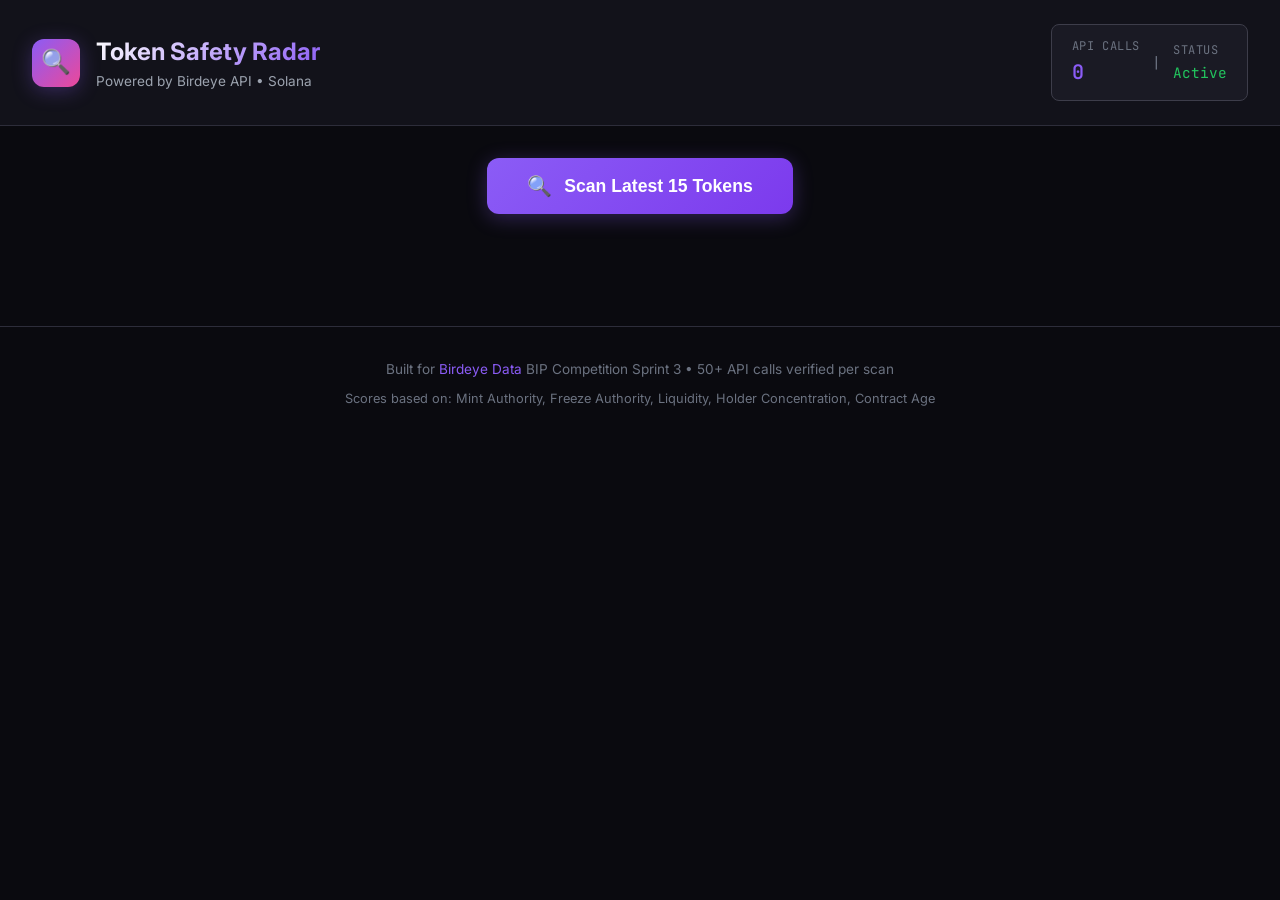
==== templates/index.html @ c37c1357 "Birdeye Token Safety Radar - BIP Sprint 3" ====
<!DOCTYPE html>
<html lang="en">
<head>
    <meta charset="UTF-8">
    <meta name="viewport" content="width=device-width, initial-scale=1.0">
    <meta name="description" content="Scan newly listed Solana tokens for rug pull risk using Birdeye API">
    <meta name="theme-color" content="#0a0a0f">
    <title>Birdeye Token Safety Radar</title>

    <!-- Fonts -->
    <link rel="preconnect" href="https://fonts.googleapis.com">
    <link rel="preconnect" href="https://fonts.gstatic.com" crossorigin>
    <link href="https://fonts.googleapis.com/css2?family=Inter:wght@400;500;600;700&family=JetBrains+Mono:wght@400;500;600&display=swap" rel="stylesheet">

    <!-- Styles -->
    <link rel="stylesheet" href="/static/style.css">

    <!-- Favicon -->
    <link rel="icon" href="data:image/svg+xml,<svg xmlns='http://www.w3.org/2000/svg' viewBox='0 0 100 100'><rect fill='%238b5cf6' rx='20' width='100' height='100'/><text y='.9em' x='50%' text-anchor='middle' font-size='70'>🔍</text></svg>">
</head>
<body>
    <!-- Header -->
    <header class="header">
        <div class="header-content">
            <div class="logo-section">
                <div class="logo-icon">🔍</div>
                <div class="logo-text">
                    <h1>Token Safety Radar</h1>
                    <p>Powered by Birdeye API • Solana</p>
                </div>
            </div>

            <div class="api-counter">
                <div>
                    <div class="api-counter-label">API Calls</div>
                    <div class="api-counter-value" id="apiCounterValue">0</div>
                </div>
                <span style="color: var(--text-muted);">|</span>
                <div>
                    <div class="api-counter-label">Status</div>
                    <div style="color: var(--safe); font-size: 0.9rem;">Active</div>
                </div>
            </div>
        </div>
    </header>

    <!-- Main Content -->
    <main class="main">
        <!-- Action Bar -->
        <div class="action-bar">
            <button id="scanBtn" class="scan-btn">
                <span class="icon">🔍</span>
                Scan Latest 15 Tokens
            </button>
        </div>

        <!-- Error Message -->
        <div class="error-message">
            Unable to scan tokens. Please check your API key and try again.
        </div>

        <!-- Loading State -->
        <div class="loading-container">
            <div class="spinner"></div>
            <p class="loading-text">Scanning via Birdeye API...</p>
            <p style="color: var(--text-muted); font-size: 0.85rem;">Fetching latest Solana tokens and analyzing risk factors</p>
        </div>

        <!-- Results -->
        <div class="results-container">
            <div class="results-header">
                <h2 class="results-title">Scan Results</h2>
                <span class="results-count" id="resultsCount">0 tokens scanned</span>
            </div>
            <div class="tokens-grid" id="tokensGrid">
                <!-- Token cards will be injected here -->
            </div>
        </div>
    </main>

    <!-- Footer -->
    <footer class="footer">
        <p>
            Built for <a href="https://birdeye.so" target="_blank" rel="noopener">Birdeye Data</a> BIP Competition Sprint 3
            • 50+ API calls verified per scan
        </p>
        <p style="margin-top: 0.5rem; font-size: 0.8rem;">
            Scores based on: Mint Authority, Freeze Authority, Liquidity, Holder Concentration, Contract Age
        </p>
    </footer>

    <!-- Scripts -->
    <script src="/static/app.js"></script>
</body>
</html>
---- static/style.css ----
/*!
 * Birdeye Token Safety Radar - Styles
 * Modern dark crypto dashboard theme
 */

:root {
    --bg-primary: #0a0a0f;
    --bg-secondary: #12121a;
    --bg-card: #1a1a24;
    --bg-card-hover: #22222e;
    --text-primary: #ffffff;
    --text-secondary: #9ca3af;
    --text-muted: #6b7280;
    --accent: #8b5cf6;
    --accent-glow: rgba(139, 92, 246, 0.3);
    --safe: #22c55e;
    --safe-glow: rgba(34, 197, 94, 0.2);
    --caution: #eab308;
    --caution-glow: rgba(234, 179, 8, 0.2);
    --risky: #ef4444;
    --risky-glow: rgba(239, 68, 68, 0.2);
    --unknown: #6b7280;
    --border: #2d2d3a;
    --border-accent: #3d3d4a;
    --font-mono: 'JetBrains Mono', 'Fira Code', 'Consolas', monospace;
    --font-sans: 'Inter', -apple-system, BlinkMacSystemFont, 'Segoe UI', sans-serif;
}

* {
    margin: 0;
    padding: 0;
    box-sizing: border-box;
}

body {
    font-family: var(--font-sans);
    background: var(--bg-primary);
    color: var(--text-primary);
    min-height: 100vh;
    line-height: 1.6;
}

/* Header */
.header {
    background: var(--bg-secondary);
    border-bottom: 1px solid var(--border);
    padding: 1.5rem 2rem;
    position: sticky;
    top: 0;
    z-index: 100;
    backdrop-filter: blur(10px);
}

.header-content {
    max-width: 1400px;
    margin: 0 auto;
    display: flex;
    align-items: center;
    justify-content: space-between;
    flex-wrap: wrap;
    gap: 1rem;
}

.logo-section {
    display: flex;
    align-items: center;
    gap: 1rem;
}

.logo-icon {
    width: 48px;
    height: 48px;
    background: linear-gradient(135deg, var(--accent), #ec4899);
    border-radius: 12px;
    display: flex;
    align-items: center;
    justify-content: center;
    font-size: 1.5rem;
    box-shadow: 0 4px 20px var(--accent-glow);
}

.logo-text h1 {
    font-size: 1.5rem;
    font-weight: 700;
    background: linear-gradient(135deg, var(--text-primary), var(--accent));
    -webkit-background-clip: text;
    -webkit-text-fill-color: transparent;
    background-clip: text;
}

.logo-text p {
    font-size: 0.85rem;
    color: var(--text-secondary);
}

.api-counter {
    background: var(--bg-card);
    border: 1px solid var(--border-accent);
    border-radius: 8px;
    padding: 0.75rem 1.25rem;
    display: flex;
    align-items: center;
    gap: 0.75rem;
    font-family: var(--font-mono);
    font-size: 0.9rem;
}

.api-counter-label {
    color: var(--text-muted);
    font-size: 0.75rem;
    text-transform: uppercase;
    letter-spacing: 0.05em;
}

.api-counter-value {
    color: var(--accent);
    font-weight: 600;
    font-size: 1.25rem;
}

/* Main Content */
.main {
    max-width: 1400px;
    margin: 0 auto;
    padding: 2rem;
}

/* Action Bar */
.action-bar {
    display: flex;
    justify-content: center;
    margin-bottom: 2rem;
    gap: 1rem;
}

.scan-btn {
    background: linear-gradient(135deg, var(--accent), #7c3aed);
    color: white;
    border: none;
    padding: 1rem 2.5rem;
    font-size: 1.1rem;
    font-weight: 600;
    border-radius: 12px;
    cursor: pointer;
    transition: all 0.3s ease;
    box-shadow: 0 4px 20px var(--accent-glow);
    display: flex;
    align-items: center;
    gap: 0.75rem;
}

.scan-btn:hover:not(:disabled) {
    transform: translateY(-2px);
    box-shadow: 0 6px 30px var(--accent-glow);
}

.scan-btn:disabled {
    opacity: 0.6;
    cursor: not-allowed;
}

.scan-btn .icon {
    font-size: 1.25rem;
}

/* Loading State */
.loading-container {
    display: none;
    flex-direction: column;
    align-items: center;
    justify-content: center;
    padding: 3rem;
    gap: 1.5rem;
}

.loading-container.active {
    display: flex;
}

.spinner {
    width: 48px;
    height: 48px;
    border: 4px solid var(--border);
    border-top-color: var(--accent);
    border-radius: 50%;
    animation: spin 1s linear infinite;
}

@keyframes spin {
    to { transform: rotate(360deg); }
}

.loading-text {
    color: var(--text-secondary);
    font-size: 1.1rem;
}

/* Results Grid */
.results-container {
    display: none;
}

.results-container.active {
    display: block;
}

.results-header {
    display: flex;
    justify-content: space-between;
    align-items: center;
    margin-bottom: 1.5rem;
    padding-bottom: 1rem;
    border-bottom: 1px solid var(--border);
}

.results-title {
    font-size: 1.25rem;
    font-weight: 600;
}

.results-count {
    color: var(--text-muted);
    font-size: 0.9rem;
}

.tokens-grid {
    display: grid;
    grid-template-columns: repeat(auto-fill, minmax(340px, 1fr));
    gap: 1.5rem;
}

/* Token Card */
.token-card {
    background: var(--bg-card);
    border: 1px solid var(--border);
    border-radius: 16px;
    padding: 1.5rem;
    transition: all 0.3s ease;
}

.token-card:hover {
    border-color: var(--border-accent);
    transform: translateY(-4px);
    box-shadow: 0 8px 30px rgba(0, 0, 0, 0.4);
}

.card-header {
    display: flex;
    justify-content: space-between;
    align-items: flex-start;
    margin-bottom: 1rem;
}

.token-info h3 {
    font-size: 1.1rem;
    font-weight: 600;
    margin-bottom: 0.25rem;
}

.token-symbol {
    color: var(--text-muted);
    font-size: 0.9rem;
    font-family: var(--font-mono);
}

.verdict-badge {
    padding: 0.5rem 1rem;
    border-radius: 8px;
    font-size: 0.85rem;
    font-weight: 700;
    text-transform: uppercase;
    letter-spacing: 0.05em;
}

.verdict-badge.safe {
    background: var(--safe-glow);
    color: var(--safe);
    border: 1px solid var(--safe);
}

.verdict-badge.caution {
    background: var(--caution-glow);
    color: var(--caution);
    border: 1px solid var(--caution);
}

.verdict-badge.risky {
    background: var(--risky-glow);
    color: var(--risky);
    border: 1px solid var(--risky);
}

.verdict-badge.unknown {
    background: rgba(107, 114, 128, 0.2);
    color: var(--unknown);
    border: 1px solid var(--unknown);
}

/* Score Display */
.score-section {
    background: var(--bg-secondary);
    border-radius: 12px;
    padding: 1rem;
    margin-bottom: 1rem;
    text-align: center;
}

.score-label {
    font-size: 0.75rem;
    color: var(--text-muted);
    text-transform: uppercase;
    letter-spacing: 0.1em;
    margin-bottom: 0.5rem;
}

.score-value {
    font-size: 2.5rem;
    font-weight: 700;
    font-family: var(--font-mono);
}

.score-value.safe { color: var(--safe); }
.score-value.caution { color: var(--caution); }
.score-value.risky { color: var(--risky); }
.score-value.unknown { color: var(--unknown); }

/* Metrics Grid */
.metrics-grid {
    display: grid;
    grid-template-columns: 1fr 1fr;
    gap: 0.75rem;
    margin-bottom: 1rem;
}

.metric {
    background: var(--bg-secondary);
    border-radius: 8px;
    padding: 0.75rem;
}

.metric-label {
    font-size: 0.7rem;
    color: var(--text-muted);
    text-transform: uppercase;
    letter-spacing: 0.05em;
    margin-bottom: 0.25rem;
}

.metric-value {
    font-size: 0.95rem;
    font-weight: 600;
    font-family: var(--font-mono);
}

.metric-value.success { color: var(--safe); }
.metric-value.danger { color: var(--risky); }
.metric-value.warning { color: var(--caution); }
.metric-value.neutral { color: var(--text-secondary); }

/* Card Footer */
.card-footer {
    display: flex;
    gap: 0.75rem;
    margin-top: 1rem;
    padding-top: 1rem;
    border-top: 1px solid var(--border);
}

.card-link {
    flex: 1;
    background: var(--bg-secondary);
    border: 1px solid var(--border);
    border-radius: 8px;
    padding: 0.6rem;
    text-align: center;
    color: var(--text-secondary);
    text-decoration: none;
    font-size: 0.85rem;
    transition: all 0.2s ease;
}

.card-link:hover {
    border-color: var(--accent);
    color: var(--accent);
}

/* Footer */
.footer {
    text-align: center;
    padding: 2rem;
    border-top: 1px solid var(--border);
    margin-top: 3rem;
    color: var(--text-muted);
    font-size: 0.85rem;
}

.footer a {
    color: var(--accent);
    text-decoration: none;
}

.footer a:hover {
    text-decoration: underline;
}

/* Error State */
.error-message {
    background: var(--risky-glow);
    border: 1px solid var(--risky);
    border-radius: 12px;
    padding: 1.5rem;
    text-align: center;
    color: var(--risky);
    margin-bottom: 1.5rem;
    display: none;
}

.error-message.active {
    display: block;
}

/* Responsive */
@media (max-width: 768px) {
    .header {
        padding: 1rem;
    }

    .header-content {
        flex-direction: column;
        align-items: stretch;
        text-align: center;
    }

    .logo-section {
        justify-content: center;
    }

    .main {
        padding: 1rem;
    }

    .tokens-grid {
        grid-template-columns: 1fr;
    }

    .metrics-grid {
        grid-template-columns: 1fr;
    }
}

/* Animations */
@keyframes fadeIn {
    from {
        opacity: 0;
        transform: translateY(20px);
    }
    to {
        opacity: 1;
        transform: translateY(0);
    }
}

.token-card {
    animation: fadeIn 0.4s ease forwards;
}

.token-card:nth-child(1) { animation-delay: 0ms; }
.token-card:nth-child(2) { animation-delay: 50ms; }
.token-card:nth-child(3) { animation-delay: 100ms; }
.token-card:nth-child(4) { animation-delay: 150ms; }
.token-card:nth-child(5) { animation-delay: 200ms; }
.token-card:nth-child(6) { animation-delay: 250ms; }
.token-card:nth-child(7) { animation-delay: 300ms; }
.token-card:nth-child(8) { animation-delay: 350ms; }
.token-card:nth-child(9) { animation-delay: 400ms; }
.token-card:nth-child(10) { animation-delay: 450ms; }
.token-card:nth-child(11) { animation-delay: 500ms; }
.token-card:nth-child(12) { animation-delay: 550ms; }
.token-card:nth-child(13) { animation-delay: 600ms; }
.token-card:nth-child(14) { animation-delay: 650ms; }
.token-card:nth-child(15) { animation-delay: 700ms; }
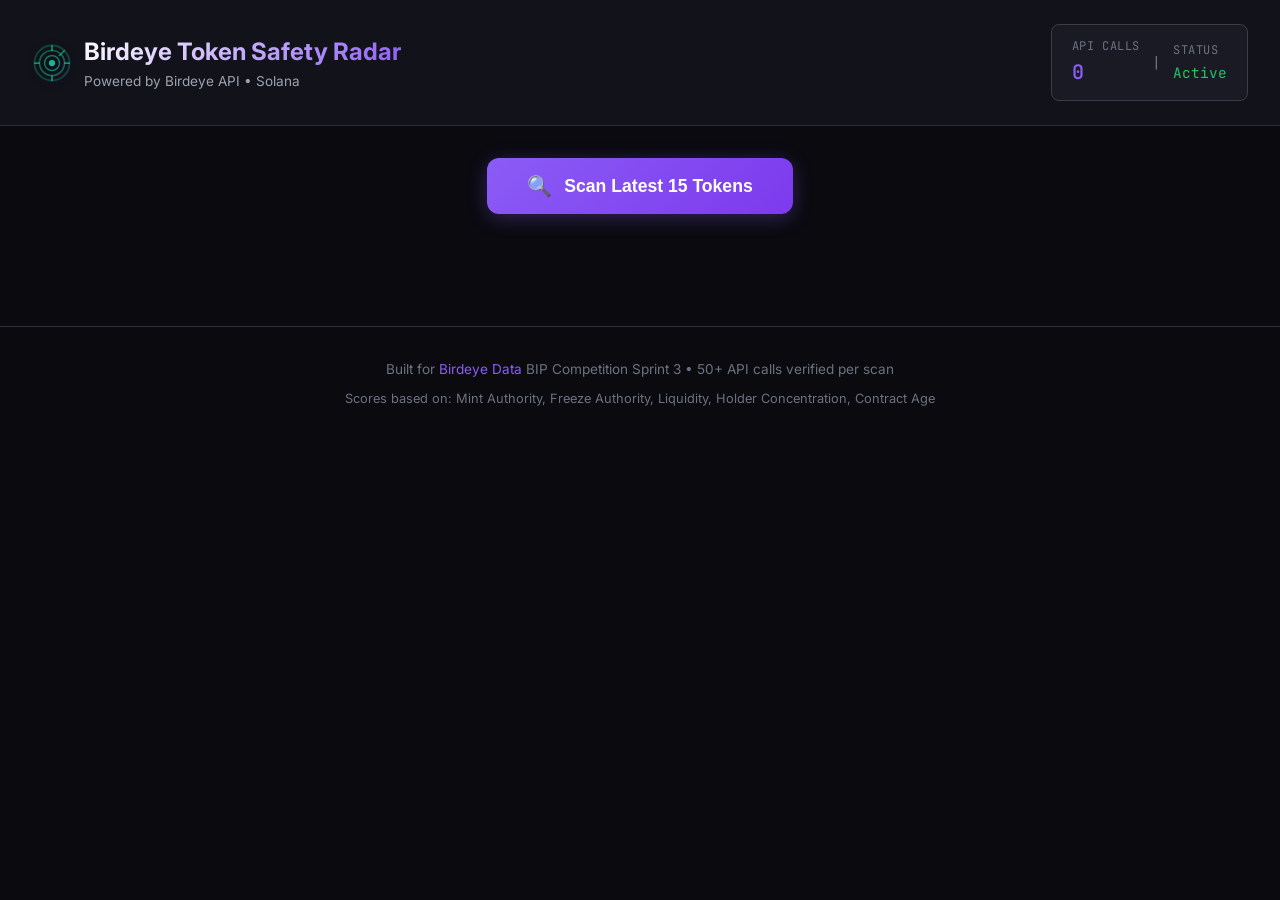
==== commit 2412474b: "Add custom SVG logo with radar design" ====
--- a/templates/index.html
+++ b/templates/index.html
@@ -16,17 +16,19 @@
     <link rel="stylesheet" href="/static/style.css">
 
     <!-- Favicon -->
-    <link rel="icon" href="data:image/svg+xml,<svg xmlns='http://www.w3.org/2000/svg' viewBox='0 0 100 100'><rect fill='%238b5cf6' rx='20' width='100' height='100'/><text y='.9em' x='50%' text-anchor='middle' font-size='70'>🔍</text></svg>">
+    <link rel="icon" href="/static/logo.svg" type="image/svg+xml">
 </head>
 <body>
     <!-- Header -->
     <header class="header">
         <div class="header-content">
             <div class="logo-section">
-                <div class="logo-icon">🔍</div>
-                <div class="logo-text">
-                    <h1>Token Safety Radar</h1>
-                    <p>Powered by Birdeye API • Solana</p>
+                <div class="logo-container">
+                    <img src="/static/logo.svg" alt="Birdeye Token Radar" class="logo">
+                    <div class="logo-text">
+                        <h1>Birdeye Token Safety Radar</h1>
+                        <p>Powered by Birdeye API • Solana</p>
+                    </div>
                 </div>
             </div>
 
--- a/static/style.css
+++ b/static/style.css
@@ -79,6 +79,18 @@
     box-shadow: 0 4px 20px var(--accent-glow);
 }
 
+.logo-container {
+    display: flex;
+    align-items: center;
+    gap: 12px;
+}
+
+.logo {
+    width: 40px;
+    height: 40px;
+    filter: drop-shadow(0 2px 4px rgba(0,0,0,0.3));
+}
+
 .logo-text h1 {
     font-size: 1.5rem;
     font-weight: 700;
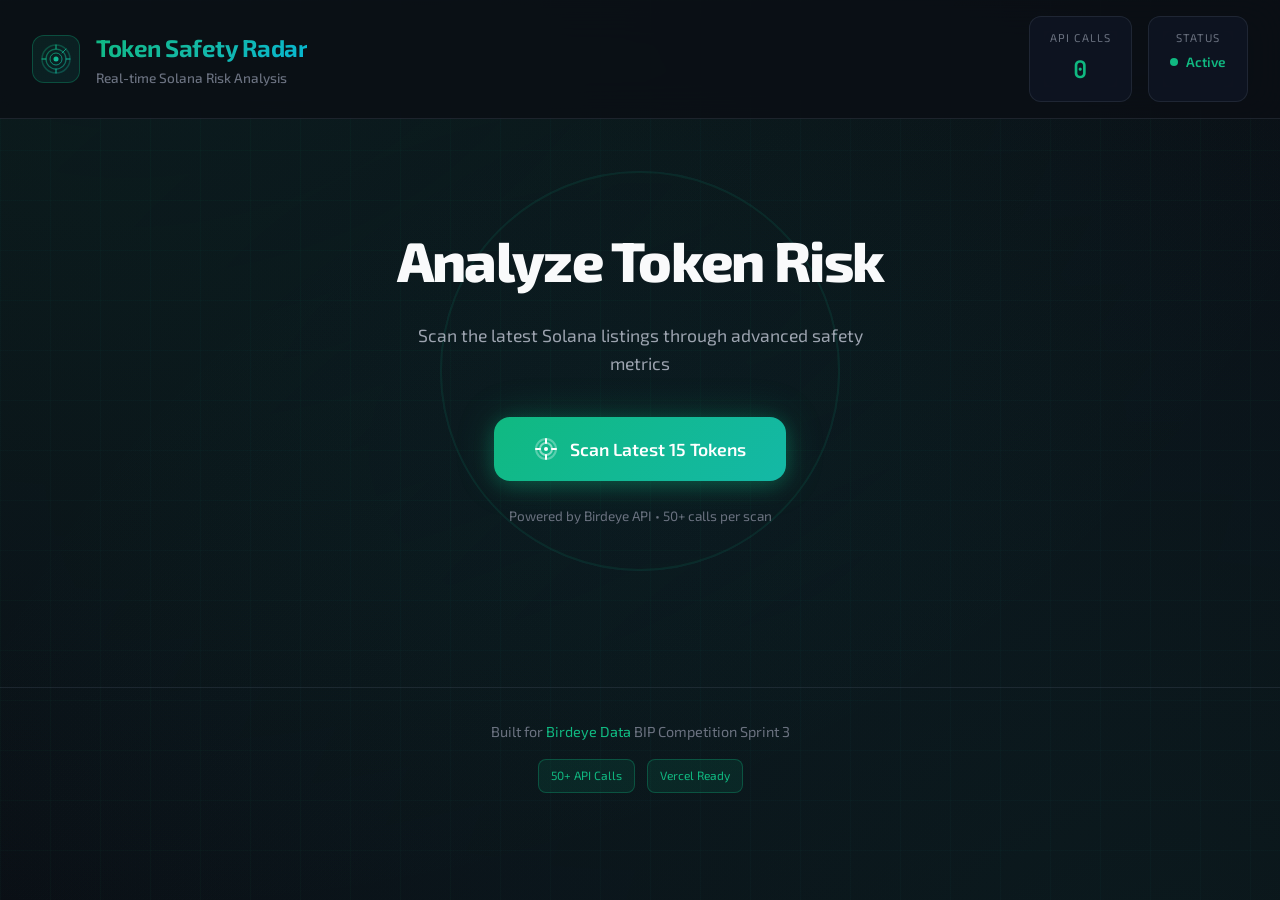
==== commit e72235c4: "Complete frontend redesign - cyberpunk DeFi aesthetic" ====
--- a/templates/index.html
+++ b/templates/index.html
@@ -3,95 +3,131 @@
 <head>
     <meta charset="UTF-8">
     <meta name="viewport" content="width=device-width, initial-scale=1.0">
-    <meta name="description" content="Scan newly listed Solana tokens for rug pull risk using Birdeye API">
-    <meta name="theme-color" content="#0a0a0f">
+    <meta name="description" content="Real-time Solana token risk scanner powered by Birdeye API">
+    <meta name="theme-color" content="#0B0E14">
+    <meta property="og:title" content="Birdeye Token Safety Radar">
+    <meta property="og:description" content="Scan newly listed Solana tokens for rug pull risk">
+    <meta property="og:type" content="website">
     <title>Birdeye Token Safety Radar</title>
 
-    <!-- Fonts -->
     <link rel="preconnect" href="https://fonts.googleapis.com">
     <link rel="preconnect" href="https://fonts.gstatic.com" crossorigin>
-    <link href="https://fonts.googleapis.com/css2?family=Inter:wght@400;500;600;700&family=JetBrains+Mono:wght@400;500;600&display=swap" rel="stylesheet">
-
-    <!-- Styles -->
+    <link href="https://fonts.googleapis.com/css2?family=Exo+2:wght@400;500;600;700;800&family=JetBrains+Mono:wght@400;500;600&display=swap" rel="stylesheet">
     <link rel="stylesheet" href="/static/style.css">
-
-    <!-- Favicon -->
     <link rel="icon" href="/static/logo.svg" type="image/svg+xml">
 </head>
 <body>
-    <!-- Header -->
+    <div class="bg-grid"></div>
+    <div class="bg-glow"></div>
+
     <header class="header">
-        <div class="header-content">
-            <div class="logo-section">
-                <div class="logo-container">
-                    <img src="/static/logo.svg" alt="Birdeye Token Radar" class="logo">
-                    <div class="logo-text">
-                        <h1>Birdeye Token Safety Radar</h1>
-                        <p>Powered by Birdeye API • Solana</p>
-                    </div>
+        <div class="header-inner">
+            <div class="logo-group">
+                <div class="logo-icon">
+                    <svg width="32" height="32" viewBox="0 0 64 64" fill="none">
+                        <defs>
+                            <linearGradient id="logoGrad" x1="0%" y1="0%" x2="100%" y2="100%">
+                                <stop offset="0%" stop-color="#10B981"/>
+                                <stop offset="100%" stop-color="#14B8A6"/>
+                            </linearGradient>
+                        </defs>
+                        <circle cx="32" cy="32" r="28" stroke="url(#logoGrad)" stroke-width="3" fill="none" opacity="0.3"/>
+                        <circle cx="32" cy="32" r="20" stroke="url(#logoGrad)" stroke-width="2.5" fill="none" opacity="0.5"/>
+                        <circle cx="32" cy="32" r="12" stroke="url(#logoGrad)" stroke-width="2" fill="none" opacity="0.7"/>
+                        <circle cx="32" cy="32" r="5" fill="url(#logoGrad)"/>
+                        <path d="M32 4 L32 12 M32 52 L32 60 M4 32 L12 32 M52 32 L60 32" stroke="url(#logoGrad)" stroke-width="2" stroke-linecap="round"/>
+                        <path d="M44 20 L52 12" stroke="url(#logoGrad)" stroke-width="2" stroke-linecap="round" opacity="0.8"/>
+                    </svg>
+                </div>
+                <div class="logo-text">
+                    <h1 class="gradient-text">Token Safety Radar</h1>
+                    <p class="subtitle">Real-time Solana Risk Analysis</p>
                 </div>
             </div>
 
-            <div class="api-counter">
-                <div>
-                    <div class="api-counter-label">API Calls</div>
-                    <div class="api-counter-value" id="apiCounterValue">0</div>
+            <div class="header-stats">
+                <div class="stat-box">
+                    <span class="stat-label">API Calls</span>
+                    <span class="stat-value" id="apiCounterValue">0</span>
                 </div>
-                <span style="color: var(--text-muted);">|</span>
-                <div>
-                    <div class="api-counter-label">Status</div>
-                    <div style="color: var(--safe); font-size: 0.9rem;">Active</div>
+                <div class="stat-box status-box">
+                    <span class="stat-label">Status</span>
+                    <div class="status-indicator">
+                        <span class="status-dot"></span>
+                        <span class="status-text">Active</span>
+                    </div>
                 </div>
             </div>
         </div>
     </header>
 
-    <!-- Main Content -->
     <main class="main">
-        <!-- Action Bar -->
-        <div class="action-bar">
-            <button id="scanBtn" class="scan-btn">
-                <span class="icon">🔍</span>
-                Scan Latest 15 Tokens
-            </button>
-        </div>
+        <section class="hero">
+            <div class="hero-content">
+                <h2 class="hero-title">Analyze Token Risk</h2>
+                <p class="hero-subtitle">Scan the latest Solana listings through advanced safety metrics</p>
 
-        <!-- Error Message -->
-        <div class="error-message">
-            Unable to scan tokens. Please check your API key and try again.
-        </div>
+                <button id="scanBtn" class="scan-button">
+                    <span class="scan-button-content">
+                        <svg class="scan-icon" width="24" height="24" viewBox="0 0 24 24" fill="none">
+                            <circle cx="12" cy="12" r="10" stroke="currentColor" stroke-width="2" opacity="0.3"/>
+                            <circle cx="12" cy="12" r="6" stroke="currentColor" stroke-width="2" opacity="0.5"/>
+                            <circle cx="12" cy="12" r="2" fill="currentColor"/>
+                            <path d="M12 2 L12 6 M12 18 L12 22 M2 12 L6 12 M18 12 L22 12" stroke="currentColor" stroke-width="2" stroke-linecap="round"/>
+                        </svg>
+                        <span class="scan-text">Scan Latest 15 Tokens</span>
+                    </span>
+                    <span class="scan-button-loading">
+                        <svg class="spinner-icon" width="24" height="24" viewBox="0 0 24 24">
+                            <circle cx="12" cy="12" r="10" stroke="currentColor" stroke-width="2" fill="none" stroke-dasharray="60" stroke-dashoffset="20"/>
+                        </svg>
+                        <span>Scanning...</span>
+                    </span>
+                </button>
 
-        <!-- Loading State -->
-        <div class="loading-container">
-            <div class="spinner"></div>
-            <p class="loading-text">Scanning via Birdeye API...</p>
-            <p style="color: var(--text-muted); font-size: 0.85rem;">Fetching latest Solana tokens and analyzing risk factors</p>
-        </div>
+                <p class="scan-hint">Powered by Birdeye API • 50+ calls per scan</p>
+            </div>
 
-        <!-- Results -->
-        <div class="results-container">
+            <div class="hero-decoration">
+                <div class="radar-sweep"></div>
+            </div>
+        </section>
+
+        <section class="results-section" id="resultsSection">
             <div class="results-header">
-                <h2 class="results-title">Scan Results</h2>
-                <span class="results-count" id="resultsCount">0 tokens scanned</span>
+                <h3 class="results-title">Scan Results</h3>
+                <span class="results-count" id="resultsCount">0 tokens analyzed</span>
             </div>
+
             <div class="tokens-grid" id="tokensGrid">
-                <!-- Token cards will be injected here -->
+                <div class="empty-state" id="emptyState">
+                    <svg width="64" height="64" viewBox="0 0 64 64" fill="none">
+                        <circle cx="32" cy="32" r="28" stroke="currentColor" stroke-width="2" opacity="0.2"/>
+                        <circle cx="32" cy="32" r="20" stroke="currentColor" stroke-width="2" opacity="0.3"/>
+                        <circle cx="32" cy="32" r="12" stroke="currentColor" stroke-width="2" opacity="0.4"/>
+                        <path d="M20 32 L28 40 L44 24" stroke="currentColor" stroke-width="3" stroke-linecap="round" stroke-linejoin="round" opacity="0.5"/>
+                    </svg>
+                    <p class="empty-text">Click scan to analyze tokens</p>
+                    <p class="empty-subtext">We'll check mint authority, liquidity, holder concentration, and more</p>
+                </div>
+            </div>
+        </section>
+    </main>
+
+    <div class="toast-container" id="toastContainer"></div>
+
+    <footer class="footer">
+        <div class="footer-content">
+            <p class="footer-text">
+                Built for <a href="https://birdeye.so" target="_blank" rel="noopener">Birdeye Data</a> BIP Competition Sprint 3
+            </p>
+            <div class="footer-badges">
+                <span class="badge">50+ API Calls</span>
+                <span class="badge">Vercel Ready</span>
             </div>
         </div>
-    </main>
-
-    <!-- Footer -->
-    <footer class="footer">
-        <p>
-            Built for <a href="https://birdeye.so" target="_blank" rel="noopener">Birdeye Data</a> BIP Competition Sprint 3
-            • 50+ API calls verified per scan
-        </p>
-        <p style="margin-top: 0.5rem; font-size: 0.8rem;">
-            Scores based on: Mint Authority, Freeze Authority, Liquidity, Holder Concentration, Contract Age
-        </p>
     </footer>
 
-    <!-- Scripts -->
     <script src="/static/app.js"></script>
 </body>
 </html>
--- a/static/style.css
+++ b/static/style.css
@@ -1,67 +1,108 @@
 /*!
- * Birdeye Token Safety Radar - Styles
- * Modern dark crypto dashboard theme
+ * Birdeye Token Safety Radar - Modern Crypto UI
+ * Cyberpunk meets DeFi aesthetic
  */
 
 :root {
-    --bg-primary: #0a0a0f;
-    --bg-secondary: #12121a;
-    --bg-card: #1a1a24;
-    --bg-card-hover: #22222e;
-    --text-primary: #ffffff;
-    --text-secondary: #9ca3af;
-    --text-muted: #6b7280;
-    --accent: #8b5cf6;
-    --accent-glow: rgba(139, 92, 246, 0.3);
-    --safe: #22c55e;
-    --safe-glow: rgba(34, 197, 94, 0.2);
-    --caution: #eab308;
-    --caution-glow: rgba(234, 179, 8, 0.2);
-    --risky: #ef4444;
-    --risky-glow: rgba(239, 68, 68, 0.2);
-    --unknown: #6b7280;
-    --border: #2d2d3a;
-    --border-accent: #3d3d4a;
-    --font-mono: 'JetBrains Mono', 'Fira Code', 'Consolas', monospace;
-    --font-sans: 'Inter', -apple-system, BlinkMacSystemFont, 'Segoe UI', sans-serif;
-}
-
-* {
+    --bg-primary: #0B0E14;
+    --bg-secondary: #111827;
+    --bg-card: rgba(17, 24, 39, 0.7);
+    --bg-card-hover: rgba(17, 24, 39, 0.9);
+    --text-primary: #F9FAFB;
+    --text-secondary: #9CA3AF;
+    --text-muted: #6B7280;
+    --accent-green: #10B981;
+    --accent-teal: #14B8A6;
+    --accent-cyan: #06B6D4;
+    --safe: #10B981;
+    --safe-glow: rgba(16, 185, 129, 0.3);
+    --caution: #F59E0B;
+    --caution-glow: rgba(245, 158, 11, 0.3);
+    --risky: #EF4444;
+    --risky-glow: rgba(239, 68, 68, 0.3);
+    --border: rgba(75, 85, 99, 0.3);
+    --border-glow: rgba(16, 185, 129, 0.2);
+    --font-display: 'Exo 2', system-ui, sans-serif;
+    --font-mono: 'JetBrains Mono', monospace;
+    --radius-sm: 8px;
+    --radius-md: 12px;
+    --radius-lg: 16px;
+    --radius-xl: 24px;
+    --transition: all 0.3s cubic-bezier(0.4, 0, 0.2, 1);
+}
+
+*, *::before, *::after {
     margin: 0;
     padding: 0;
     box-sizing: border-box;
 }
 
+html {
+    scroll-behavior: smooth;
+}
+
 body {
-    font-family: var(--font-sans);
+    font-family: var(--font-display);
     background: var(--bg-primary);
     color: var(--text-primary);
     min-height: 100vh;
     line-height: 1.6;
+    overflow-x: hidden;
+}
+
+/* Animated Background */
+.bg-grid {
+    position: fixed;
+    inset: 0;
+    background-image:
+        linear-gradient(rgba(16, 185, 129, 0.03) 1px, transparent 1px),
+        linear-gradient(90deg, rgba(16, 185, 129, 0.03) 1px, transparent 1px);
+    background-size: 50px 50px;
+    pointer-events: none;
+    z-index: 0;
+}
+
+.bg-glow {
+    position: fixed;
+    top: -50%;
+    left: -50%;
+    width: 200%;
+    height: 200%;
+    background:
+        radial-gradient(ellipse at 30% 20%, rgba(16, 185, 129, 0.08) 0%, transparent 50%),
+        radial-gradient(ellipse at 70% 80%, rgba(20, 184, 166, 0.06) 0%, transparent 50%),
+        radial-gradient(ellipse at 50% 50%, rgba(6, 182, 212, 0.04) 0%, transparent 60%);
+    pointer-events: none;
+    z-index: 0;
+    animation: glowPulse 20s ease-in-out infinite;
+}
+
+@keyframes glowPulse {
+    0%, 100% { opacity: 1; transform: scale(1); }
+    50% { opacity: 0.8; transform: scale(1.05); }
 }
 
 /* Header */
 .header {
-    background: var(--bg-secondary);
-    border-bottom: 1px solid var(--border);
-    padding: 1.5rem 2rem;
     position: sticky;
     top: 0;
     z-index: 100;
-    backdrop-filter: blur(10px);
-}
-
-.header-content {
+    background: rgba(11, 14, 20, 0.8);
+    backdrop-filter: blur(20px);
+    border-bottom: 1px solid var(--border);
+}
+
+.header-inner {
     max-width: 1400px;
     margin: 0 auto;
-    display: flex;
-    align-items: center;
+    padding: 1rem 2rem;
+    display: flex;
     justify-content: space-between;
-    flex-wrap: wrap;
-    gap: 1rem;
-}
-
-.logo-section {
+    align-items: center;
+    gap: 1.5rem;
+}
+
+.logo-group {
     display: flex;
     align-items: center;
     gap: 1rem;
@@ -70,150 +111,289 @@
 .logo-icon {
     width: 48px;
     height: 48px;
-    background: linear-gradient(135deg, var(--accent), #ec4899);
-    border-radius: 12px;
+    background: linear-gradient(135deg, rgba(16, 185, 129, 0.1), rgba(20, 184, 166, 0.1));
+    border: 1px solid rgba(16, 185, 129, 0.3);
+    border-radius: var(--radius-md);
     display: flex;
     align-items: center;
     justify-content: center;
-    font-size: 1.5rem;
-    box-shadow: 0 4px 20px var(--accent-glow);
-}
-
-.logo-container {
-    display: flex;
-    align-items: center;
-    gap: 12px;
-}
-
-.logo {
-    width: 40px;
-    height: 40px;
-    filter: drop-shadow(0 2px 4px rgba(0,0,0,0.3));
+    animation: logoFloat 3s ease-in-out infinite;
+}
+
+@keyframes logoFloat {
+    0%, 100% { transform: translateY(0); }
+    50% { transform: translateY(-3px); }
 }
 
 .logo-text h1 {
     font-size: 1.5rem;
     font-weight: 700;
-    background: linear-gradient(135deg, var(--text-primary), var(--accent));
+    letter-spacing: -0.02em;
+}
+
+.gradient-text {
+    background: linear-gradient(135deg, var(--accent-green), var(--accent-teal), var(--accent-cyan));
     -webkit-background-clip: text;
     -webkit-text-fill-color: transparent;
     background-clip: text;
 }
 
-.logo-text p {
+.subtitle {
     font-size: 0.85rem;
-    color: var(--text-secondary);
-}
-
-.api-counter {
+    color: var(--text-muted);
+    font-weight: 500;
+}
+
+.header-stats {
+    display: flex;
+    gap: 1rem;
+}
+
+.stat-box {
     background: var(--bg-card);
-    border: 1px solid var(--border-accent);
-    border-radius: 8px;
+    border: 1px solid var(--border);
+    border-radius: var(--radius-md);
     padding: 0.75rem 1.25rem;
     display: flex;
-    align-items: center;
-    gap: 0.75rem;
+    flex-direction: column;
+    align-items: center;
+    gap: 0.25rem;
+    backdrop-filter: blur(10px);
+}
+
+.stat-label {
+    font-size: 0.7rem;
+    color: var(--text-muted);
+    text-transform: uppercase;
+    letter-spacing: 0.1em;
+}
+
+.stat-value {
     font-family: var(--font-mono);
-    font-size: 0.9rem;
-}
-
-.api-counter-label {
-    color: var(--text-muted);
-    font-size: 0.75rem;
-    text-transform: uppercase;
-    letter-spacing: 0.05em;
-}
-
-.api-counter-value {
-    color: var(--accent);
+    font-size: 1.5rem;
     font-weight: 600;
-    font-size: 1.25rem;
-}
-
-/* Main Content */
+    color: var(--accent-green);
+}
+
+.status-box {
+    min-width: 100px;
+}
+
+.status-indicator {
+    display: flex;
+    align-items: center;
+    gap: 0.5rem;
+}
+
+.status-dot {
+    width: 8px;
+    height: 8px;
+    background: var(--accent-green);
+    border-radius: 50%;
+    animation: statusPulse 2s ease-in-out infinite;
+}
+
+@keyframes statusPulse {
+    0%, 100% { box-shadow: 0 0 0 0 var(--safe-glow); }
+    50% { box-shadow: 0 0 0 8px transparent; }
+}
+
+.status-text {
+    font-size: 0.85rem;
+    color: var(--accent-green);
+    font-weight: 600;
+}
+
+/* Main */
 .main {
+    position: relative;
+    z-index: 1;
     max-width: 1400px;
     margin: 0 auto;
     padding: 2rem;
 }
 
-/* Action Bar */
-.action-bar {
-    display: flex;
-    justify-content: center;
-    margin-bottom: 2rem;
-    gap: 1rem;
-}
-
-.scan-btn {
-    background: linear-gradient(135deg, var(--accent), #7c3aed);
+/* Hero Section */
+.hero {
+    text-align: center;
+    padding: 4rem 2rem;
+    position: relative;
+    overflow: hidden;
+}
+
+.hero-content {
+    position: relative;
+    z-index: 2;
+}
+
+.hero-title {
+    font-size: clamp(2rem, 5vw, 3.5rem);
+    font-weight: 800;
+    margin-bottom: 1rem;
+    letter-spacing: -0.03em;
+}
+
+.hero-subtitle {
+    font-size: 1.1rem;
+    color: var(--text-secondary);
+    max-width: 500px;
+    margin: 0 auto 2.5rem;
+}
+
+.scan-button {
+    position: relative;
+    background: linear-gradient(135deg, var(--accent-green), var(--accent-teal));
     color: white;
     border: none;
-    padding: 1rem 2.5rem;
+    padding: 1.25rem 2.5rem;
+    font-family: var(--font-display);
     font-size: 1.1rem;
     font-weight: 600;
-    border-radius: 12px;
+    border-radius: var(--radius-lg);
     cursor: pointer;
-    transition: all 0.3s ease;
-    box-shadow: 0 4px 20px var(--accent-glow);
-    display: flex;
-    align-items: center;
+    overflow: hidden;
+    transition: var(--transition);
+    box-shadow:
+        0 4px 20px var(--safe-glow),
+        0 0 40px rgba(16, 185, 129, 0.2);
+}
+
+.scan-button::before {
+    content: '';
+    position: absolute;
+    inset: 0;
+    background: linear-gradient(135deg, var(--accent-teal), var(--accent-cyan));
+    opacity: 0;
+    transition: var(--transition);
+}
+
+.scan-button:hover:not(:disabled) {
+    transform: translateY(-2px) scale(1.02);
+    box-shadow:
+        0 8px 30px var(--safe-glow),
+        0 0 60px rgba(16, 185, 129, 0.3);
+}
+
+.scan-button:hover:not(:disabled)::before {
+    opacity: 1;
+}
+
+.scan-button:disabled {
+    cursor: not-allowed;
+    opacity: 0.8;
+}
+
+.scan-button-content,
+.scan-button-loading {
+    position: relative;
+    z-index: 1;
+    display: flex;
+    align-items: center;
+    justify-content: center;
     gap: 0.75rem;
 }
 
-.scan-btn:hover:not(:disabled) {
-    transform: translateY(-2px);
-    box-shadow: 0 6px 30px var(--accent-glow);
-}
-
-.scan-btn:disabled {
-    opacity: 0.6;
-    cursor: not-allowed;
-}
-
-.scan-btn .icon {
-    font-size: 1.25rem;
-}
-
-/* Loading State */
-.loading-container {
+.scan-button-loading {
     display: none;
-    flex-direction: column;
-    align-items: center;
-    justify-content: center;
-    padding: 3rem;
-    gap: 1.5rem;
-}
-
-.loading-container.active {
-    display: flex;
-}
-
-.spinner {
-    width: 48px;
-    height: 48px;
-    border: 4px solid var(--border);
-    border-top-color: var(--accent);
+}
+
+.scan-button.is-loading .scan-button-content {
+    display: none;
+}
+
+.scan-button.is-loading .scan-button-loading {
+    display: flex;
+}
+
+.scan-icon {
+    transition: var(--transition);
+}
+
+.scan-button:hover:not(:disabled) .scan-icon {
+    animation: scanRotate 2s linear infinite;
+}
+
+@keyframes scanRotate {
+    from { transform: rotate(0deg); }
+    to { transform: rotate(360deg); }
+}
+
+.spinner-icon {
+    animation: spinnerSpin 1s linear infinite;
+}
+
+@keyframes spinnerSpin {
+    from { transform: rotate(0deg); }
+    to { transform: rotate(360deg); }
+}
+
+.scan-hint {
+    margin-top: 1.5rem;
+    font-size: 0.85rem;
+    color: var(--text-muted);
+}
+
+.hero-decoration {
+    position: absolute;
+    inset: 0;
+    pointer-events: none;
+    z-index: 1;
+}
+
+.radar-sweep {
+    position: absolute;
+    top: 50%;
+    left: 50%;
+    width: 400px;
+    height: 400px;
+    transform: translate(-50%, -50%);
     border-radius: 50%;
-    animation: spin 1s linear infinite;
-}
-
-@keyframes spin {
-    to { transform: rotate(360deg); }
-}
-
-.loading-text {
-    color: var(--text-secondary);
-    font-size: 1.1rem;
-}
-
-/* Results Grid */
-.results-container {
+    opacity: 0.1;
+}
+
+.radar-sweep::before {
+    content: '';
+    position: absolute;
+    inset: 0;
+    border: 2px solid var(--accent-green);
+    border-radius: 50%;
+    animation: radarExpand 3s ease-out infinite;
+}
+
+.radar-sweep::after {
+    content: '';
+    position: absolute;
+    inset: 0;
+    border: 1px solid var(--accent-teal);
+    border-radius: 50%;
+    animation: radarExpand 3s ease-out infinite 1s;
+}
+
+@keyframes radarExpand {
+    0% { transform: scale(0.5); opacity: 0.5; }
+    100% { transform: scale(1.5); opacity: 0; }
+}
+
+/* Results Section */
+.results-section {
+    margin-top: 2rem;
     display: none;
 }
 
-.results-container.active {
+.results-section.is-visible {
     display: block;
+    animation: fadeSlideUp 0.5s ease-out;
+}
+
+@keyframes fadeSlideUp {
+    from {
+        opacity: 0;
+        transform: translateY(30px);
+    }
+    to {
+        opacity: 1;
+        transform: translateY(0);
+    }
 }
 
 .results-header {
@@ -233,235 +413,61 @@
 .results-count {
     color: var(--text-muted);
     font-size: 0.9rem;
+    font-family: var(--font-mono);
 }
 
 .tokens-grid {
     display: grid;
-    grid-template-columns: repeat(auto-fill, minmax(340px, 1fr));
+    grid-template-columns: repeat(auto-fill, minmax(360px, 1fr));
     gap: 1.5rem;
+}
+
+/* Empty State */
+.empty-state {
+    grid-column: 1 / -1;
+    display: flex;
+    flex-direction: column;
+    align-items: center;
+    justify-content: center;
+    padding: 4rem 2rem;
+    color: var(--text-muted);
+}
+
+.empty-state svg {
+    margin-bottom: 1.5rem;
+    opacity: 0.5;
+}
+
+.empty-text {
+    font-size: 1.1rem;
+    margin-bottom: 0.5rem;
+}
+
+.empty-subtext {
+    font-size: 0.9rem;
+    opacity: 0.7;
 }
 
 /* Token Card */
 .token-card {
     background: var(--bg-card);
     border: 1px solid var(--border);
-    border-radius: 16px;
+    border-radius: var(--radius-lg);
     padding: 1.5rem;
-    transition: all 0.3s ease;
+    backdrop-filter: blur(10px);
+    transition: var(--transition);
+    animation: cardFadeIn 0.4s ease-out backwards;
 }
 
 .token-card:hover {
-    border-color: var(--border-accent);
+    border-color: var(--accent-green);
     transform: translateY(-4px);
-    box-shadow: 0 8px 30px rgba(0, 0, 0, 0.4);
-}
-
-.card-header {
-    display: flex;
-    justify-content: space-between;
-    align-items: flex-start;
-    margin-bottom: 1rem;
-}
-
-.token-info h3 {
-    font-size: 1.1rem;
-    font-weight: 600;
-    margin-bottom: 0.25rem;
-}
-
-.token-symbol {
-    color: var(--text-muted);
-    font-size: 0.9rem;
-    font-family: var(--font-mono);
-}
-
-.verdict-badge {
-    padding: 0.5rem 1rem;
-    border-radius: 8px;
-    font-size: 0.85rem;
-    font-weight: 700;
-    text-transform: uppercase;
-    letter-spacing: 0.05em;
-}
-
-.verdict-badge.safe {
-    background: var(--safe-glow);
-    color: var(--safe);
-    border: 1px solid var(--safe);
-}
-
-.verdict-badge.caution {
-    background: var(--caution-glow);
-    color: var(--caution);
-    border: 1px solid var(--caution);
-}
-
-.verdict-badge.risky {
-    background: var(--risky-glow);
-    color: var(--risky);
-    border: 1px solid var(--risky);
-}
-
-.verdict-badge.unknown {
-    background: rgba(107, 114, 128, 0.2);
-    color: var(--unknown);
-    border: 1px solid var(--unknown);
-}
-
-/* Score Display */
-.score-section {
-    background: var(--bg-secondary);
-    border-radius: 12px;
-    padding: 1rem;
-    margin-bottom: 1rem;
-    text-align: center;
-}
-
-.score-label {
-    font-size: 0.75rem;
-    color: var(--text-muted);
-    text-transform: uppercase;
-    letter-spacing: 0.1em;
-    margin-bottom: 0.5rem;
-}
-
-.score-value {
-    font-size: 2.5rem;
-    font-weight: 700;
-    font-family: var(--font-mono);
-}
-
-.score-value.safe { color: var(--safe); }
-.score-value.caution { color: var(--caution); }
-.score-value.risky { color: var(--risky); }
-.score-value.unknown { color: var(--unknown); }
-
-/* Metrics Grid */
-.metrics-grid {
-    display: grid;
-    grid-template-columns: 1fr 1fr;
-    gap: 0.75rem;
-    margin-bottom: 1rem;
-}
-
-.metric {
-    background: var(--bg-secondary);
-    border-radius: 8px;
-    padding: 0.75rem;
-}
-
-.metric-label {
-    font-size: 0.7rem;
-    color: var(--text-muted);
-    text-transform: uppercase;
-    letter-spacing: 0.05em;
-    margin-bottom: 0.25rem;
-}
-
-.metric-value {
-    font-size: 0.95rem;
-    font-weight: 600;
-    font-family: var(--font-mono);
-}
-
-.metric-value.success { color: var(--safe); }
-.metric-value.danger { color: var(--risky); }
-.metric-value.warning { color: var(--caution); }
-.metric-value.neutral { color: var(--text-secondary); }
-
-/* Card Footer */
-.card-footer {
-    display: flex;
-    gap: 0.75rem;
-    margin-top: 1rem;
-    padding-top: 1rem;
-    border-top: 1px solid var(--border);
-}
-
-.card-link {
-    flex: 1;
-    background: var(--bg-secondary);
-    border: 1px solid var(--border);
-    border-radius: 8px;
-    padding: 0.6rem;
-    text-align: center;
-    color: var(--text-secondary);
-    text-decoration: none;
-    font-size: 0.85rem;
-    transition: all 0.2s ease;
-}
-
-.card-link:hover {
-    border-color: var(--accent);
-    color: var(--accent);
-}
-
-/* Footer */
-.footer {
-    text-align: center;
-    padding: 2rem;
-    border-top: 1px solid var(--border);
-    margin-top: 3rem;
-    color: var(--text-muted);
-    font-size: 0.85rem;
-}
-
-.footer a {
-    color: var(--accent);
-    text-decoration: none;
-}
-
-.footer a:hover {
-    text-decoration: underline;
-}
-
-/* Error State */
-.error-message {
-    background: var(--risky-glow);
-    border: 1px solid var(--risky);
-    border-radius: 12px;
-    padding: 1.5rem;
-    text-align: center;
-    color: var(--risky);
-    margin-bottom: 1.5rem;
-    display: none;
-}
-
-.error-message.active {
-    display: block;
-}
-
-/* Responsive */
-@media (max-width: 768px) {
-    .header {
-        padding: 1rem;
-    }
-
-    .header-content {
-        flex-direction: column;
-        align-items: stretch;
-        text-align: center;
-    }
-
-    .logo-section {
-        justify-content: center;
-    }
-
-    .main {
-        padding: 1rem;
-    }
-
-    .tokens-grid {
-        grid-template-columns: 1fr;
-    }
-
-    .metrics-grid {
-        grid-template-columns: 1fr;
-    }
-}
-
-/* Animations */
-@keyframes fadeIn {
+    box-shadow:
+        0 12px 40px rgba(0, 0, 0, 0.3),
+        0 0 20px var(--safe-glow);
+}
+
+@keyframes cardFadeIn {
     from {
         opacity: 0;
         transform: translateY(20px);
@@ -470,10 +476,6 @@
         opacity: 1;
         transform: translateY(0);
     }
-}
-
-.token-card {
-    animation: fadeIn 0.4s ease forwards;
 }
 
 .token-card:nth-child(1) { animation-delay: 0ms; }
@@ -490,4 +492,453 @@
 .token-card:nth-child(12) { animation-delay: 550ms; }
 .token-card:nth-child(13) { animation-delay: 600ms; }
 .token-card:nth-child(14) { animation-delay: 650ms; }
-.token-card:nth-child(15) { animation-delay: 700ms; }+.token-card:nth-child(15) { animation-delay: 700ms; }
+
+.card-header {
+    display: flex;
+    justify-content: space-between;
+    align-items: flex-start;
+    margin-bottom: 1.25rem;
+}
+
+.token-info {
+    display: flex;
+    flex-direction: column;
+    gap: 0.25rem;
+}
+
+.token-name {
+    font-size: 1.1rem;
+    font-weight: 600;
+    color: var(--text-primary);
+}
+
+.token-symbol {
+    font-family: var(--font-mono);
+    font-size: 0.85rem;
+    color: var(--text-muted);
+}
+
+.token-address {
+    font-family: var(--font-mono);
+    font-size: 0.7rem;
+    color: var(--text-muted);
+    opacity: 0.7;
+}
+
+/* Verdict Badge */
+.verdict-badge {
+    display: flex;
+    align-items: center;
+    gap: 0.4rem;
+    padding: 0.5rem 1rem;
+    border-radius: var(--radius-md);
+    font-size: 0.8rem;
+    font-weight: 700;
+    text-transform: uppercase;
+    letter-spacing: 0.05em;
+}
+
+.verdict-badge.safe {
+    background: rgba(16, 185, 129, 0.15);
+    border: 1px solid var(--safe);
+    color: var(--safe);
+}
+
+.verdict-badge.caution {
+    background: rgba(245, 158, 11, 0.15);
+    border: 1px solid var(--caution);
+    color: var(--caution);
+}
+
+.verdict-badge.risky {
+    background: rgba(239, 68, 68, 0.15);
+    border: 1px solid var(--risky);
+    color: var(--risky);
+}
+
+.verdict-badge svg {
+    width: 14px;
+    height: 14px;
+}
+
+/* Score Circle */
+.score-section {
+    display: flex;
+    align-items: center;
+    gap: 1.5rem;
+    margin-bottom: 1.5rem;
+    padding: 1rem;
+    background: rgba(0, 0, 0, 0.2);
+    border-radius: var(--radius-md);
+}
+
+.score-circle {
+    position: relative;
+    width: 80px;
+    height: 80px;
+}
+
+.score-circle svg {
+    transform: rotate(-90deg);
+}
+
+.score-circle-bg {
+    fill: none;
+    stroke: var(--border);
+    stroke-width: 8;
+}
+
+.score-circle-progress {
+    fill: none;
+    stroke-width: 8;
+    stroke-linecap: round;
+    transition: stroke-dashoffset 1s ease-out;
+}
+
+.score-circle-progress.safe { stroke: var(--safe); }
+.score-circle-progress.caution { stroke: var(--caution); }
+.score-circle-progress.risky { stroke: var(--risky); }
+
+.score-circle-text {
+    position: absolute;
+    inset: 0;
+    display: flex;
+    flex-direction: column;
+    align-items: center;
+    justify-content: center;
+}
+
+.score-value {
+    font-family: var(--font-mono);
+    font-size: 1.5rem;
+    font-weight: 700;
+}
+
+.score-value.safe { color: var(--safe); }
+.score-value.caution { color: var(--caution); }
+.score-value.risky { color: var(--risky); }
+
+.score-label {
+    font-size: 0.65rem;
+    color: var(--text-muted);
+    text-transform: uppercase;
+}
+
+.score-details {
+    flex: 1;
+}
+
+.score-title {
+    font-size: 0.85rem;
+    color: var(--text-secondary);
+    margin-bottom: 0.25rem;
+}
+
+.score-subtitle {
+    font-size: 0.75rem;
+    color: var(--text-muted);
+}
+
+/* Metrics Grid */
+.metrics-grid {
+    display: grid;
+    grid-template-columns: 1fr 1fr;
+    gap: 0.75rem;
+    margin-bottom: 1.25rem;
+}
+
+.metric {
+    background: rgba(0, 0, 0, 0.2);
+    border-radius: var(--radius-sm);
+    padding: 0.75rem;
+}
+
+.metric-header {
+    display: flex;
+    align-items: center;
+    gap: 0.5rem;
+    margin-bottom: 0.5rem;
+}
+
+.metric-icon {
+    font-size: 0.9rem;
+}
+
+.metric-label {
+    font-size: 0.7rem;
+    color: var(--text-muted);
+    text-transform: uppercase;
+}
+
+.metric-value {
+    font-family: var(--font-mono);
+    font-size: 0.95rem;
+    font-weight: 600;
+}
+
+.metric-value.success { color: var(--safe); }
+.metric-value.danger { color: var(--risky); }
+.metric-value.warning { color: var(--caution); }
+.metric-value.neutral { color: var(--text-secondary); }
+
+.metric-bar {
+    height: 4px;
+    background: var(--border);
+    border-radius: 2px;
+    margin-top: 0.5rem;
+    overflow: hidden;
+}
+
+.metric-bar-fill {
+    height: 100%;
+    border-radius: 2px;
+    transition: width 0.8s ease-out;
+}
+
+.metric-bar-fill.success { background: var(--safe); }
+.metric-bar-fill.danger { background: var(--risky); }
+.metric-bar-fill.warning { background: var(--caution); }
+
+/* Card Footer */
+.card-footer {
+    display: flex;
+    gap: 0.75rem;
+    padding-top: 1rem;
+    border-top: 1px solid var(--border);
+}
+
+.card-link {
+    flex: 1;
+    display: flex;
+    align-items: center;
+    justify-content: center;
+    gap: 0.5rem;
+    padding: 0.6rem;
+    background: transparent;
+    border: 1px solid var(--border);
+    border-radius: var(--radius-sm);
+    color: var(--text-secondary);
+    font-family: var(--font-display);
+    font-size: 0.85rem;
+    text-decoration: none;
+    transition: var(--transition);
+}
+
+.card-link:hover {
+    border-color: var(--accent-green);
+    color: var(--accent-green);
+    background: rgba(16, 185, 129, 0.05);
+}
+
+.card-link svg {
+    width: 16px;
+    height: 16px;
+}
+
+/* Toast Notifications */
+.toast-container {
+    position: fixed;
+    bottom: 2rem;
+    right: 2rem;
+    z-index: 1000;
+    display: flex;
+    flex-direction: column;
+    gap: 0.75rem;
+}
+
+.toast {
+    display: flex;
+    align-items: center;
+    gap: 0.75rem;
+    padding: 1rem 1.5rem;
+    background: var(--bg-card);
+    border: 1px solid var(--border);
+    border-radius: var(--radius-md);
+    backdrop-filter: blur(20px);
+    animation: toastSlideIn 0.3s ease-out;
+    max-width: 400px;
+}
+
+@keyframes toastSlideIn {
+    from {
+        opacity: 0;
+        transform: translateX(100%);
+    }
+    to {
+        opacity: 1;
+        transform: translateX(0);
+    }
+}
+
+.toast.error {
+    border-color: var(--risky);
+    background: rgba(239, 68, 68, 0.1);
+}
+
+.toast-icon {
+    font-size: 1.25rem;
+}
+
+.toast-message {
+    font-size: 0.9rem;
+}
+
+.toast-close {
+    background: none;
+    border: none;
+    color: var(--text-muted);
+    cursor: pointer;
+    padding: 0.25rem;
+    margin-left: auto;
+}
+
+.toast-close:hover {
+    color: var(--text-primary);
+}
+
+/* Footer */
+.footer {
+    position: relative;
+    z-index: 1;
+    margin-top: 4rem;
+    padding: 2rem;
+    border-top: 1px solid var(--border);
+}
+
+.footer-content {
+    max-width: 1400px;
+    margin: 0 auto;
+    display: flex;
+    flex-direction: column;
+    align-items: center;
+    gap: 1rem;
+    text-align: center;
+}
+
+.footer-text {
+    font-size: 0.9rem;
+    color: var(--text-muted);
+}
+
+.footer-text a {
+    color: var(--accent-green);
+    text-decoration: none;
+}
+
+.footer-text a:hover {
+    text-decoration: underline;
+}
+
+.footer-badges {
+    display: flex;
+    gap: 0.75rem;
+}
+
+.badge {
+    padding: 0.4rem 0.75rem;
+    background: rgba(16, 185, 129, 0.1);
+    border: 1px solid rgba(16, 185, 129, 0.3);
+    border-radius: var(--radius-sm);
+    font-size: 0.75rem;
+    color: var(--accent-green);
+}
+
+/* Responsive */
+@media (max-width: 768px) {
+    .header-inner {
+        flex-direction: column;
+        gap: 1rem;
+    }
+
+    .hero {
+        padding: 2rem 1rem;
+    }
+
+    .hero-title {
+        font-size: 1.75rem;
+    }
+
+    .scan-button {
+        padding: 1rem 2rem;
+        font-size: 1rem;
+    }
+
+    .main {
+        padding: 1rem;
+    }
+
+    .tokens-grid {
+        grid-template-columns: 1fr;
+    }
+
+    .score-section {
+        flex-direction: column;
+        text-align: center;
+    }
+
+    .metrics-grid {
+        grid-template-columns: 1fr;
+    }
+
+    .header-stats {
+        width: 100%;
+        justify-content: center;
+    }
+
+    .toast-container {
+        left: 1rem;
+        right: 1rem;
+    }
+
+    .toast {
+        max-width: 100%;
+    }
+}
+
+/* Skeleton Loading */
+.skeleton {
+    background: linear-gradient(
+        90deg,
+        rgba(75, 85, 99, 0.2) 25%,
+        rgba(75, 85, 99, 0.3) 50%,
+        rgba(75, 85, 99, 0.2) 75%
+    );
+    background-size: 200% 100%;
+    animation: shimmer 1.5s infinite;
+    border-radius: var(--radius-sm);
+}
+
+@keyframes shimmer {
+    0% { background-position: -200% 0; }
+    100% { background-position: 200% 0; }
+}
+
+/* API Error Message */
+.error-message {
+    background: rgba(239, 68, 68, 0.1);
+    border: 1px solid var(--risky);
+    border-radius: var(--radius-md);
+    padding: 1rem 1.5rem;
+    margin-bottom: 1.5rem;
+    display: none;
+}
+
+.error-message.is-visible {
+    display: block;
+    animation: fadeSlideUp 0.3s ease-out;
+}
+
+.error-message-content {
+    display: flex;
+    align-items: center;
+    gap: 0.75rem;
+}
+
+.error-message-icon {
+    font-size: 1.25rem;
+}
+
+.error-message-text {
+    font-size: 0.9rem;
+}
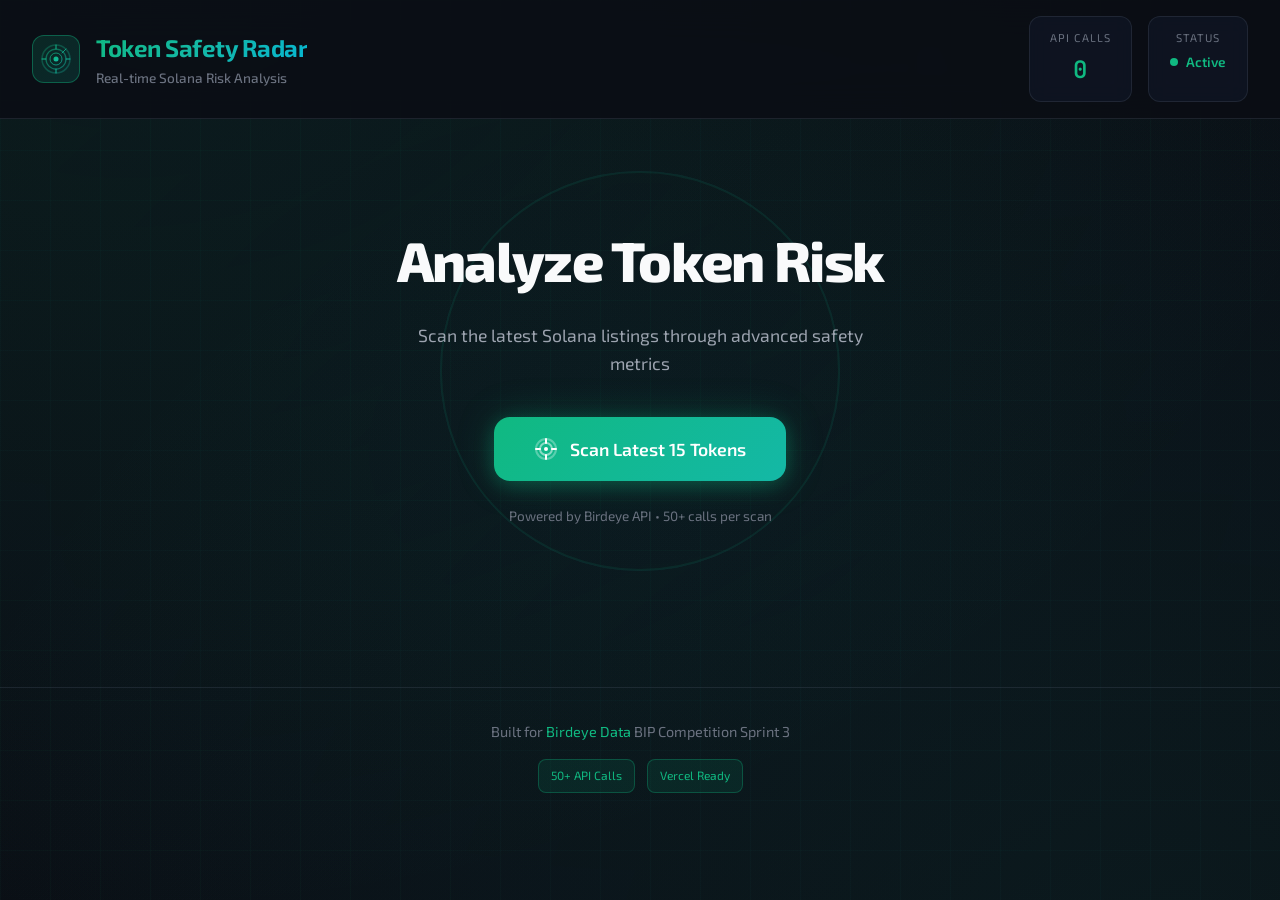
==== commit 53186632: "Inline CSS and JS into HTML - fixes Vercel static file serving" ====
--- a/templates/index.html
+++ b/templates/index.html
@@ -13,8 +13,156 @@
     <link rel="preconnect" href="https://fonts.googleapis.com">
     <link rel="preconnect" href="https://fonts.gstatic.com" crossorigin>
     <link href="https://fonts.googleapis.com/css2?family=Exo+2:wght@400;500;600;700;800&family=JetBrains+Mono:wght@400;500;600&display=swap" rel="stylesheet">
-    <link rel="stylesheet" href="/static/style.css">
     <link rel="icon" href="/static/logo.svg" type="image/svg+xml">
+
+    <style>
+    :root{--bg:#0B0E14;--bg2:#111827;--bg3:rgba(17,24,39,.7);--text:#F9FAFB;--text2:#9CA3AF;--muted:#6B7280;--green:#10B981;--teal:#14B8A6;--cyan:#06B6D4;--safe:#10B981;--safe-g:rgba(16,185,129,.3);--caution:#F59E0B;--caution-g:rgba(245,158,11,.3);--risky:#EF4444;--risky-g:rgba(239,68,68,.3);--border:rgba(75,85,99,.3);--border-g:rgba(16,185,129,.2);--font-d:'Exo 2',system-ui,sans-serif;--font-m:'JetBrains Mono',monospace;--r-s:8px;--r-m:12px;--r-l:16px;--r-xl:24px;--ease:cubic-bezier(.4,0,.2,1)}
+    *,*::before,*::after{margin:0;padding:0;box-sizing:border-box}
+    html{scroll-behavior:smooth}
+    body{font-family:var(--font-d);background:var(--bg);color:var(--text);min-height:100vh;line-height:1.6;overflow-x:hidden}
+
+    .bg-grid{position:fixed;inset:0;background-image:linear-gradient(rgba(16,185,129,.03) 1px,transparent 1px),linear-gradient(90deg,rgba(16,185,129,.03) 1px,transparent 1px);background-size:50px 50px;pointer-events:none;z-index:0}
+    .bg-glow{position:fixed;top:-50%;left:-50%;width:200%;height:200%;background:radial-gradient(ellipse at 30% 20%,rgba(16,185,129,.08) 0%,transparent 50%),radial-gradient(ellipse at 70% 80%,rgba(20,184,166,.06) 0%,transparent 50%),radial-gradient(ellipse at 50% 50%,rgba(6,182,212,.04) 0%,transparent 60%);pointer-events:none;z-index:0;animation:glowPulse 20s ease-in-out infinite}
+    @keyframes glowPulse{0%,100%{opacity:1;transform:scale(1)}50%{opacity:.8;transform:scale(1.05)}}
+
+    .header{position:sticky;top:0;z-index:100;background:rgba(11,14,20,.85);backdrop-filter:blur(20px);border-bottom:1px solid var(--border)}
+    .header-inner{max-width:1400px;margin:0 auto;padding:1rem 2rem;display:flex;justify-content:space-between;align-items:center;gap:1.5rem}
+    .logo-group{display:flex;align-items:center;gap:1rem}
+    .logo-icon{width:48px;height:48px;background:linear-gradient(135deg,rgba(16,185,129,.15),rgba(20,184,166,.15));border:1px solid rgba(16,185,129,.4);border-radius:var(--r-m);display:flex;align-items:center;justify-content:center;animation:logoFloat 3s ease-in-out infinite}
+    @keyframes logoFloat{0%,100%{transform:translateY(0)}50%{transform:translateY(-3px)}}
+    .logo-text h1{font-size:1.5rem;font-weight:700;letter-spacing:-.02em}
+    .gradient-text{background:linear-gradient(135deg,var(--green),var(--teal),var(--cyan));-webkit-background-clip:text;-webkit-text-fill-color:transparent;background-clip:text}
+    .subtitle{font-size:.85rem;color:var(--muted);font-weight:500}
+    .header-stats{display:flex;gap:1rem}
+    .stat-box{background:var(--bg3);border:1px solid var(--border);border-radius:var(--r-m);padding:.75rem 1.25rem;display:flex;flex-direction:column;align-items:center;gap:.25rem;backdrop-filter:blur(10px)}
+    .stat-label{font-size:.7rem;color:var(--muted);text-transform:uppercase;letter-spacing:.1em}
+    .stat-value{font-family:var(--font-m);font-size:1.5rem;font-weight:600;color:var(--green)}
+    .status-box{min-width:100px}
+    .status-indicator{display:flex;align-items:center;gap:.5rem}
+    .status-dot{width:8px;height:8px;background:var(--green);border-radius:50%;animation:statusPulse 2s ease-in-out infinite}
+    @keyframes statusPulse{0%,100%{box-shadow:0 0 0 0 var(--safe-g)}50%{box-shadow:0 0 0 8px transparent}}
+    .status-text{font-size:.85rem;color:var(--green);font-weight:600}
+
+    .main{position:relative;z-index:1;max-width:1400px;margin:0 auto;padding:2rem}
+    .hero{text-align:center;padding:4rem 2rem;position:relative;overflow:hidden}
+    .hero-content{position:relative;z-index:2}
+    .hero-title{font-size:clamp(2rem,5vw,3.5rem);font-weight:800;margin-bottom:1rem;letter-spacing:-.03em}
+    .hero-subtitle{font-size:1.1rem;color:var(--text2);max-width:500px;margin:0 auto 2.5rem}
+
+    .scan-button{position:relative;background:linear-gradient(135deg,var(--green),var(--teal));color:#fff;border:none;padding:1.25rem 2.5rem;font-family:var(--font-d);font-size:1.1rem;font-weight:600;border-radius:var(--r-l);cursor:pointer;overflow:hidden;transition:all .3s var(--ease);box-shadow:0 4px 20px var(--safe-g),0 0 40px rgba(16,185,129,.2)}
+    .scan-button::before{content:'';position:absolute;inset:0;background:linear-gradient(135deg,var(--teal),var(--cyan));opacity:0;transition:all .3s var(--ease)}
+    .scan-button:hover:not(:disabled){transform:translateY(-2px) scale(1.02);box-shadow:0 8px 30px var(--safe-g),0 0 60px rgba(16,185,129,.3)}
+    .scan-button:hover:not(:disabled)::before{opacity:1}
+    .scan-button:disabled{cursor:not-allowed;opacity:.8}
+    .scan-button-content,.scan-button-loading{position:relative;z-index:1;display:flex;align-items:center;justify-content:center;gap:.75rem}
+    .scan-button-loading{display:none}
+    .scan-button.is-loading .scan-button-content{display:none}
+    .scan-button.is-loading .scan-button-loading{display:flex}
+    .scan-button:hover:not(:disabled) .scan-icon{animation:scanRotate 2s linear infinite}
+    @keyframes scanRotate{from{transform:rotate(0deg)}to{transform:rotate(360deg)}}
+    .spinner-icon{animation:spinnerSpin 1s linear infinite}
+    @keyframes spinnerSpin{from{transform:rotate(0deg)}to{transform:rotate(360deg)}}
+    .scan-hint{margin-top:1.5rem;font-size:.85rem;color:var(--muted)}
+
+    .hero-decoration{position:absolute;inset:0;pointer-events:none;z-index:1}
+    .radar-sweep{position:absolute;top:50%;left:50%;width:400px;height:400px;transform:translate(-50%,-50%);border-radius:50%;opacity:.1}
+    .radar-sweep::before{content:'';position:absolute;inset:0;border:2px solid var(--green);border-radius:50%;animation:radarExpand 3s ease-out infinite}
+    .radar-sweep::after{content:'';position:absolute;inset:0;border:1px solid var(--teal);border-radius:50%;animation:radarExpand 3s ease-out infinite 1s}
+    @keyframes radarExpand{0%{transform:scale(.5);opacity:.5}100%{transform:scale(1.5);opacity:0}}
+
+    .results-section{margin-top:2rem;display:none}
+    .results-section.is-visible{display:block;animation:fadeSlideUp .5s ease-out}
+    @keyframes fadeSlideUp{from{opacity:0;transform:translateY(30px)}to{opacity:1;transform:translateY(0)}}
+    .results-header{display:flex;justify-content:space-between;align-items:center;margin-bottom:1.5rem;padding-bottom:1rem;border-bottom:1px solid var(--border)}
+    .results-title{font-size:1.25rem;font-weight:600}
+    .results-count{color:var(--muted);font-size:.9rem;font-family:var(--font-m)}
+    .tokens-grid{display:grid;grid-template-columns:repeat(auto-fill,minmax(360px,1fr));gap:1.5rem}
+
+    .empty-state{grid-column:1/-1;display:flex;flex-direction:column;align-items:center;justify-content:center;padding:4rem 2rem;color:var(--muted)}
+    .empty-state svg{margin-bottom:1.5rem;opacity:.5}
+    .empty-text{font-size:1.1rem;margin-bottom:.5rem}
+    .empty-subtext{font-size:.9rem;opacity:.7}
+
+    .token-card{background:var(--bg3);border:1px solid var(--border);border-radius:var(--r-l);padding:1.5rem;backdrop-filter:blur(10px);transition:all .3s var(--ease);animation:cardFadeIn .4s ease-out backwards}
+    .token-card:hover{border-color:var(--green);transform:translateY(-4px);box-shadow:0 12px 40px rgba(0,0,0,.3),0 0 20px var(--safe-g)}
+    @keyframes cardFadeIn{from{opacity:0;transform:translateY(20px)}to{opacity:1;transform:translateY(0)}}
+    .token-card:nth-child(1){animation-delay:0ms}.token-card:nth-child(2){animation-delay:50ms}.token-card:nth-child(3){animation-delay:100ms}.token-card:nth-child(4){animation-delay:150ms}.token-card:nth-child(5){animation-delay:200ms}.token-card:nth-child(6){animation-delay:250ms}.token-card:nth-child(7){animation-delay:300ms}.token-card:nth-child(8){animation-delay:350ms}.token-card:nth-child(9){animation-delay:400ms}.token-card:nth-child(10){animation-delay:450ms}.token-card:nth-child(11){animation-delay:500ms}.token-card:nth-child(12){animation-delay:550ms}.token-card:nth-child(13){animation-delay:600ms}.token-card:nth-child(14){animation-delay:650ms}.token-card:nth-child(15){animation-delay:700ms}
+
+    .card-header{display:flex;justify-content:space-between;align-items:flex-start;margin-bottom:1.25rem}
+    .token-info{display:flex;flex-direction:column;gap:.25rem}
+    .token-name{font-size:1.1rem;font-weight:600;color:var(--text)}
+    .token-symbol{font-family:var(--font-m);font-size:.85rem;color:var(--muted)}
+    .token-address{font-family:var(--font-m);font-size:.7rem;color:var(--muted);opacity:.7}
+
+    .verdict-badge{display:flex;align-items:center;gap:.4rem;padding:.5rem 1rem;border-radius:var(--r-m);font-size:.8rem;font-weight:700;text-transform:uppercase;letter-spacing:.05em}
+    .verdict-badge.safe{background:rgba(16,185,129,.15);border:1px solid var(--safe);color:var(--safe)}
+    .verdict-badge.caution{background:rgba(245,158,11,.15);border:1px solid var(--caution);color:var(--caution)}
+    .verdict-badge.risky{background:rgba(239,68,68,.15);border:1px solid var(--risky);color:var(--risky)}
+    .verdict-badge svg{width:14px;height:14px}
+
+    .score-section{display:flex;align-items:center;gap:1.5rem;margin-bottom:1.5rem;padding:1rem;background:rgba(0,0,0,.25);border-radius:var(--r-m)}
+    .score-circle{position:relative;width:80px;height:80px}
+    .score-circle svg{transform:rotate(-90deg)}
+    .score-circle-bg{fill:none;stroke:var(--border);stroke-width:8}
+    .score-circle-progress{fill:none;stroke-width:8;stroke-linecap:round;transition:stroke-dashoffset 1s ease-out}
+    .score-circle-progress.safe{stroke:var(--safe)}.score-circle-progress.caution{stroke:var(--caution)}.score-circle-progress.risky{stroke:var(--risky)}
+    .score-circle-text{position:absolute;inset:0;display:flex;flex-direction:column;align-items:center;justify-content:center}
+    .score-value{font-family:var(--font-m);font-size:1.5rem;font-weight:700}
+    .score-value.safe{color:var(--safe)}.score-value.caution{color:var(--caution)}.score-value.risky{color:var(--risky)}
+    .score-label{font-size:.65rem;color:var(--muted);text-transform:uppercase}
+    .score-details{flex:1}
+    .score-title{font-size:.85rem;color:var(--text2);margin-bottom:.25rem}
+    .score-subtitle{font-size:.75rem;color:var(--muted)}
+
+    .metrics-grid{display:grid;grid-template-columns:1fr 1fr;gap:.75rem;margin-bottom:1.25rem}
+    .metric{background:rgba(0,0,0,.25);border-radius:var(--r-s);padding:.75rem}
+    .metric-header{display:flex;align-items:center;gap:.5rem;margin-bottom:.5rem}
+    .metric-icon{font-size:.9rem;display:flex;align-items:center;color:var(--muted)}
+    .metric-label{font-size:.7rem;color:var(--muted);text-transform:uppercase}
+    .metric-value{font-family:var(--font-m);font-size:.95rem;font-weight:600}
+    .metric-value.success{color:var(--safe)}.metric-value.danger{color:var(--risky)}.metric-value.warning{color:var(--caution)}.metric-value.neutral{color:var(--text2)}
+    .metric-bar{height:4px;background:var(--border);border-radius:2px;margin-top:.5rem;overflow:hidden}
+    .metric-bar-fill{height:100%;border-radius:2px;transition:width .8s ease-out}
+    .metric-bar-fill.success{background:var(--safe)}.metric-bar-fill.danger{background:var(--risky)}.metric-bar-fill.warning{background:var(--caution)}
+
+    .card-footer{display:flex;gap:.75rem;padding-top:1rem;border-top:1px solid var(--border)}
+    .card-link{flex:1;display:flex;align-items:center;justify-content:center;gap:.5rem;padding:.6rem;background:transparent;border:1px solid var(--border);border-radius:var(--r-s);color:var(--text2);font-family:var(--font-d);font-size:.85rem;text-decoration:none;transition:all .3s var(--ease)}
+    .card-link:hover{border-color:var(--green);color:var(--green);background:rgba(16,185,129,.05)}
+    .card-link svg{width:16px;height:16px}
+
+    .toast-container{position:fixed;bottom:2rem;right:2rem;z-index:1000;display:flex;flex-direction:column;gap:.75rem}
+    .toast{display:flex;align-items:center;gap:.75rem;padding:1rem 1.5rem;background:var(--bg3);border:1px solid var(--border);border-radius:var(--r-m);backdrop-filter:blur(20px);animation:toastSlideIn .3s ease-out;max-width:400px}
+    @keyframes toastSlideIn{from{opacity:0;transform:translateX(100%)}to{opacity:1;transform:translateX(0)}}
+    .toast.error{border-color:var(--risky);background:rgba(239,68,68,.1)}
+    .toast-message{font-size:.9rem}
+    .toast-close{background:none;border:none;color:var(--muted);cursor:pointer;padding:.25rem;margin-left:auto}
+    .toast-close:hover{color:var(--text)}
+
+    .footer{position:relative;z-index:1;margin-top:4rem;padding:2rem;border-top:1px solid var(--border)}
+    .footer-content{max-width:1400px;margin:0 auto;display:flex;flex-direction:column;align-items:center;gap:1rem;text-align:center}
+    .footer-text{font-size:.9rem;color:var(--muted)}
+    .footer-text a{color:var(--green);text-decoration:none}
+    .footer-text a:hover{text-decoration:underline}
+    .footer-badges{display:flex;gap:.75rem}
+    .badge{padding:.4rem .75rem;background:rgba(16,185,129,.1);border:1px solid rgba(16,185,129,.3);border-radius:var(--r-s);font-size:.75rem;color:var(--green)}
+
+    @media(max-width:768px){
+        .header-inner{flex-direction:column;gap:1rem}
+        .hero{padding:2rem 1rem}
+        .hero-title{font-size:1.75rem}
+        .scan-button{padding:1rem 2rem;font-size:1rem}
+        .main{padding:1rem}
+        .tokens-grid{grid-template-columns:1fr}
+        .score-section{flex-direction:column;text-align:center}
+        .metrics-grid{grid-template-columns:1fr}
+        .header-stats{width:100%;justify-content:center}
+        .toast-container{left:1rem;right:1rem}
+        .toast{max-width:100%}
+    }
+
+    .skeleton{background:linear-gradient(90deg,rgba(75,85,99,.2) 25%,rgba(75,85,99,.3) 50%,rgba(75,85,99,.2) 75%);background-size:200% 100%;animation:shimmer 1.5s infinite;border-radius:var(--r-s)}
+    @keyframes shimmer{0%{background-position:-200% 0}100%{background-position:200% 0}}
+    </style>
 </head>
 <body>
     <div class="bg-grid"></div>
@@ -85,7 +233,7 @@
                     </span>
                 </button>
 
-                <p class="scan-hint">Powered by Birdeye API • 50+ calls per scan</p>
+                <p class="scan-hint">Powered by Birdeye API &bull; 50+ calls per scan</p>
             </div>
 
             <div class="hero-decoration">
@@ -128,6 +276,8 @@
         </div>
     </footer>
 
-    <script src="/static/app.js"></script>
+    <script>
+    (function(){'use strict';var $=function(s){return document.querySelector(s)};var $$=function(s){return document.querySelectorAll(s)};var els={scanBtn:$('#scanBtn'),apiCounter:$('#apiCounterValue'),results:$('#resultsSection'),grid:$('#tokensGrid'),count:$('#resultsCount'),empty:$('#emptyState'),toasts:$('#toastContainer')};var scanning=false;function toast(msg,type,dur){dur=dur||5000;type=type||'info';var t=document.createElement('div');t.className='toast '+type;var ico=type==='error'?'<svg viewBox="0 0 24 24" fill="none" stroke="currentColor" stroke-width="2"><circle cx="12" cy="12" r="10"/><path d="M15 9l-6 6M9 9l6 6"/></svg>':'<svg viewBox="0 0 24 24" fill="none" stroke="currentColor" stroke-width="2"><circle cx="12" cy="12" r="10"/><path d="M12 16v-4M12 8h.01"/></svg>';t.innerHTML='<span style="display:flex;width:20px;height:20px">'+ico+'</span><span class="toast-message">'+msg+'</span><button class="toast-close" aria-label="Close"><svg viewBox="0 0 24 24" width="16" height="16" fill="none" stroke="currentColor" stroke-width="2"><path d="M18 6L6 18M6 6l12 12"/></svg></button>';t.querySelector('.toast-close').addEventListener('click',function(){rmToast(t)});els.toasts.appendChild(t);if(dur>0)setTimeout(function(){rmToast(t)},dur)}function rmToast(t){t.style.animation='toastSlideIn .3s ease-out reverse';setTimeout(function(){t.remove()},300)}function animCtr(el,target,dur){dur=dur||500;var start=parseInt(el.textContent)||0;var diff=target-start;var t0=performance.now();function upd(now){var p=Math.min((now-t0)/dur,1);var e=1-Math.pow(1-p,3);el.textContent=Math.round(start+diff*e);if(p<1)requestAnimationFrame(upd)}requestAnimationFrame(upd)}function vc(v){if(!v)return'risky';return v.toLowerCase()}function fmtAddr(a){if(!a)return'';if(a.length<=16)return a;return a.slice(0,6)+'...'+a.slice(-4)}function fmtLiq(l,f){if(f&&f!=='N/A')return f;if(!l)return'$0';if(l>=1e6)return'$'+(l/1e6).toFixed(2)+'M';if(l>=1e3)return'$'+(l/1e3).toFixed(2)+'K';return'$'+l.toFixed(2)}function fmtAge(h){if(!h||h<1)return'< 1h';if(h<24)return Math.round(h)+'h';return Math.round(h/24)+'d'}function scoreCircle(score,verdict){var c=2*Math.PI*34;var off=c-(score/100)*c;var cls=vc(verdict);return'<div class="score-circle"><svg width="80" height="80" viewBox="0 0 80 80"><circle class="score-circle-bg" cx="40" cy="40" r="34"/><circle class="score-circle-progress '+cls+'" cx="40" cy="40" r="34" stroke-dasharray="'+c+'" stroke-dashoffset="'+c+'" data-target="'+off+'"/></svg><div class="score-circle-text"><span class="score-value '+cls+'">'+(score!==null&&score!==undefined?score:'?')+'</span><span class="score-label">Score</span></div></div>'}function mIcon(type){var icons={liquidity:'<svg viewBox="0 0 24 24" width="14" height="14" fill="none" stroke="currentColor" stroke-width="2"><path d="M12 2v20M17 5H9.5a3.5 3.5 0 000 7h5a3.5 3.5 0 010 7H6"/></svg>',mint:'<svg viewBox="0 0 24 24" width="14" height="14" fill="none" stroke="currentColor" stroke-width="2"><rect x="3" y="11" width="18" height="11" rx="2"/><path d="M7 11V7a5 5 0 0110 0v4"/></svg>',freeze:'<svg viewBox="0 0 24 24" width="14" height="14" fill="none" stroke="currentColor" stroke-width="2"><path d="M12 2v4M12 18v4M4.93 4.93l2.83 2.83M16.24 16.24l2.83 2.83M2 12h4M18 12h4M4.93 19.07l2.83-2.83M16.24 7.76l2.83-2.83"/></svg>',holders:'<svg viewBox="0 0 24 24" width="14" height="14" fill="none" stroke="currentColor" stroke-width="2"><path d="M17 21v-2a4 4 0 00-4-4H5a4 4 0 00-4 4v2"/><circle cx="9" cy="7" r="4"/><path d="M23 21v-2a4 4 0 00-3-3.87M16 3.13a4 4 0 010 7.75"/></svg>',age:'<svg viewBox="0 0 24 24" width="14" height="14" fill="none" stroke="currentColor" stroke-width="2"><circle cx="12" cy="12" r="10"/><path d="M12 6v6l4 2"/></svg>',price:'<svg viewBox="0 0 24 24" width="14" height="14" fill="none" stroke="currentColor" stroke-width="2"><path d="M12 2v20M17 5H9.5a3.5 3.5 0 000 7h5a3.5 3.5 0 010 7H6"/></svg>'};return icons[type]||''}function mBar(val,max,cls){var pct=Math.min((val/max)*100,100);return'<div class="metric-bar"><div class="metric-bar-fill '+cls+'" style="width:0%" data-width="'+pct+'"></div></div>'}function mCls(field,val){if(field==='liquidity'){if(val>=1e4)return'success';if(val>=1e3)return'warning';return'danger'}if(field==='holders'){if(val<=40)return'success';if(val<=60)return'warning';return'danger'}if(field==='age'){if(val>=24)return'success';return'warning'}if(typeof val==='boolean')return val?'success':'danger';return'neutral'}function card(tok){var v=tok.verdict||'UNKNOWN';var cls=vc(v);var sc=tok.score||0;var bUrl='https://birdeye.so/token/'+tok.address;var hUrl='https://birdeye.so/holder/'+tok.address;var mRev=tok.mint_authority_revoked;var fRev=tok.freeze_authority_revoked;var liq=fmtLiq(tok.liquidity,tok.liquidity_formatted);var vIcon=v==='SAFE'?'<svg viewBox="0 0 24 24" fill="none" stroke="currentColor" stroke-width="3"><path d="M20 6L9 17l-5-5"/></svg>':v==='CAUTION'?'<svg viewBox="0 0 24 24" fill="none" stroke="currentColor" stroke-width="3"><path d="M12 9v4M12 17h.01"/></svg>':v==='RISKY'?'<svg viewBox="0 0 24 24" fill="none" stroke="currentColor" stroke-width="3"><path d="M18 6L6 18M6 6l12 12"/></svg>':'<svg viewBox="0 0 24 24" fill="none" stroke="currentColor" stroke-width="3"><circle cx="12" cy="12" r="10"/><path d="M12 8v4M12 16h.01"/></svg>';return'<article class="token-card" data-address="'+tok.address+'"><div class="card-header"><div class="token-info"><h4 class="token-name">'+(tok.name||'Unknown Token')+'</h4><span class="token-symbol">'+(tok.symbol||'???')+'</span><span class="token-address">'+fmtAddr(tok.address)+'</span></div><div class="verdict-badge '+cls+'">'+vIcon+'<span>'+v+'</span></div></div><div class="score-section">'+scoreCircle(sc,v)+'<div class="score-details"><p class="score-title">Safety Analysis</p><p class="score-subtitle">Based on 6 risk factors</p></div></div><div class="metrics-grid"><div class="metric"><div class="metric-header"><span class="metric-icon">'+mIcon('liquidity')+'</span><span class="metric-label">Liquidity</span></div><span class="metric-value '+mCls('liquidity',tok.liquidity)+'">'+liq+'</span>'+mBar(tok.liquidity||0,1e5,mCls('liquidity',tok.liquidity))+'</div><div class="metric"><div class="metric-header"><span class="metric-icon">'+mIcon('mint')+'</span><span class="metric-label">Mint Auth</span></div><span class="metric-value '+mCls('mint',mRev)+'">'+(mRev?'Revoked':'Active')+'</span></div><div class="metric"><div class="metric-header"><span class="metric-icon">'+mIcon('freeze')+'</span><span class="metric-label">Freeze Auth</span></div><span class="metric-value '+mCls('freeze',fRev)+'">'+(fRev?'Revoked':'Active')+'</span></div><div class="metric"><div class="metric-header"><span class="metric-icon">'+mIcon('holders')+'</span><span class="metric-label">Top 10 Holders</span></div><span class="metric-value '+mCls('holders',tok.top_10_holders_pct)+'">'+(tok.top_10_holders_pct?tok.top_10_holders_pct.toFixed(1)+'%':'N/A')+'</span>'+mBar(tok.top_10_holders_pct||0,100,mCls('holders',tok.top_10_holders_pct))+'</div><div class="metric"><div class="metric-header"><span class="metric-icon">'+mIcon('age')+'</span><span class="metric-label">Contract Age</span></div><span class="metric-value '+mCls('age',tok.contract_age_hours)+'">'+fmtAge(tok.contract_age_hours)+'</span></div><div class="metric"><div class="metric-header"><span class="metric-icon">'+mIcon('price')+'</span><span class="metric-label">Price</span></div><span class="metric-value neutral">'+(tok.price_formatted||'N/A')+'</span></div></div><div class="card-footer"><a href="'+bUrl+'" target="_blank" rel="noopener noreferrer" class="card-link"><svg viewBox="0 0 24 24" fill="none" stroke="currentColor" stroke-width="2"><path d="M18 13v6a2 2 0 01-2 2H5a2 2 0 01-2-2V8a2 2 0 012-2h6"/><polyline points="15,3 21,3 21,9"/><line x1="10" y1="14" x2="21" y2="3"/></svg>View on Birdeye</a><a href="'+hUrl+'" target="_blank" rel="noopener noreferrer" class="card-link"><svg viewBox="0 0 24 24" fill="none" stroke="currentColor" stroke-width="2"><path d="M17 21v-2a4 4 0 00-4-4H5a4 4 0 00-4 4v2"/><circle cx="9" cy="7" r="4"/><path d="M23 21v-2a4 4 0 00-3-3.87M16 3.13a4 4 0 010 7.75"/></svg>Holders</a></div></article>'}function render(tokens){if(!tokens||!tokens.length){els.grid.innerHTML='<div class="empty-state"><svg width="64" height="64" viewBox="0 0 64 64" fill="none"><circle cx="32" cy="32" r="28" stroke="currentColor" stroke-width="2" opacity="0.2"/><circle cx="32" cy="32" r="20" stroke="currentColor" stroke-width="2" opacity="0.3"/><circle cx="32" cy="32" r="12" stroke="currentColor" stroke-width="2" opacity="0.4"/></svg><p class="empty-text">No tokens found</p><p class="empty-subtext">Try scanning again</p></div>';return}els.grid.innerHTML=tokens.map(card).join('');els.count.textContent=tokens.length+' tokens analyzed';setTimeout(function(){$$('.score-circle-progress').forEach(function(c){c.style.strokeDashoffset=c.dataset.target});$$('.metric-bar-fill').forEach(function(b){b.style.width=b.dataset.width+'%'})},100)}function setLoading(on){if(on){els.scanBtn.classList.add('is-loading');els.scanBtn.disabled=true}else{els.scanBtn.classList.remove('is-loading');els.scanBtn.disabled=false}}async function scan(){if(scanning)return;scanning=true;setLoading(true);els.results.classList.add('is-visible');try{var res=await fetch('/api/scan-new-tokens',{method:'POST',headers:{'Content-Type':'application/json'}});var data=await res.json();if(data.error){if(data.error.includes('API key'))toast('API key not configured. Set BIRDEYE_API_KEY in Vercel settings.','error');else toast(data.error,'error');render([]);return}if(data.total_api_calls!==undefined)animCtr(els.apiCounter,data.total_api_calls);render(data.tokens);var risky=data.tokens.filter(function(t){return t.verdict==='RISKY'}).length;var safe=data.tokens.filter(function(t){return t.verdict==='SAFE'}).length;if(risky>0)toast('Found '+risky+' risky token'+(risky>1?'s':'')+'!','error',4000);else if(safe>0)toast('All '+safe+' tokens passed safety check!','info',3000)}catch(e){console.error('Scan failed:',e);toast('Scan failed. Check your connection and try again.','error');render([])}finally{scanning=false;setLoading(false)}}async function health(){try{var res=await fetch('/api/health');var data=await res.json();if(data.api_calls_made!==undefined)els.apiCounter.textContent=data.api_calls_made}catch(e){}}if(els.scanBtn)els.scanBtn.addEventListener('click',scan);document.addEventListener('keydown',function(e){if(e.key==='s'&&!e.ctrlKey&&!e.metaKey&&!e.altKey){var a=document.activeElement;if(a.tagName!=='INPUT'&&a.tagName!=='TEXTAREA'&&!scanning)scan()}});health();if(window.location.hash==='#scan')scan()})();
+    </script>
 </body>
 </html>
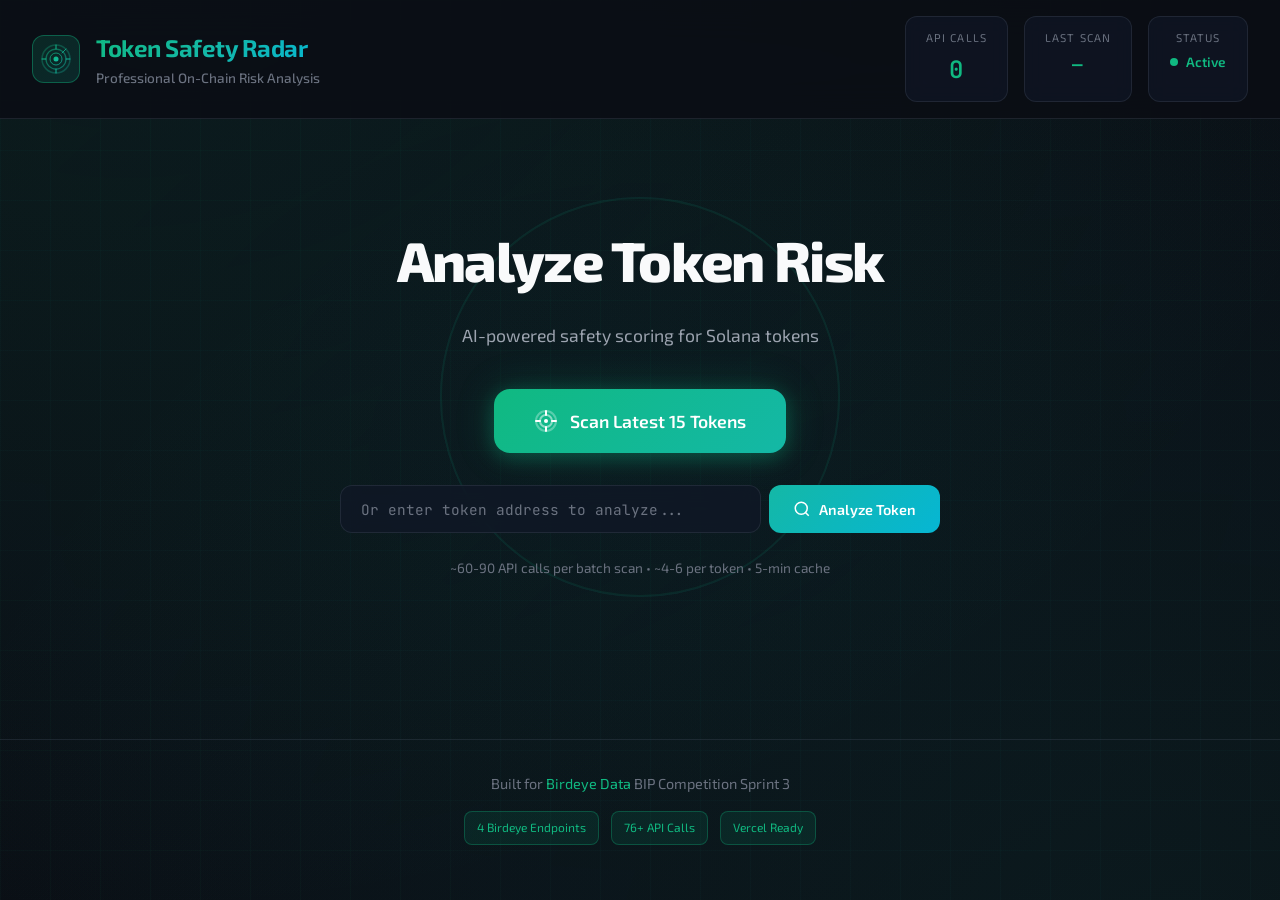
==== commit 2fcf90ef: "Major upgrade: modular utils, weighted scoring, single token search, dynamic warnings, filter/sort U" ====
--- a/templates/index.html
+++ b/templates/index.html
@@ -1,283 +1,158 @@
 <!DOCTYPE html>
 <html lang="en">
 <head>
-    <meta charset="UTF-8">
-    <meta name="viewport" content="width=device-width, initial-scale=1.0">
-    <meta name="description" content="Real-time Solana token risk scanner powered by Birdeye API">
-    <meta name="theme-color" content="#0B0E14">
-    <meta property="og:title" content="Birdeye Token Safety Radar">
-    <meta property="og:description" content="Scan newly listed Solana tokens for rug pull risk">
-    <meta property="og:type" content="website">
-    <title>Birdeye Token Safety Radar</title>
-
-    <link rel="preconnect" href="https://fonts.googleapis.com">
-    <link rel="preconnect" href="https://fonts.gstatic.com" crossorigin>
-    <link href="https://fonts.googleapis.com/css2?family=Exo+2:wght@400;500;600;700;800&family=JetBrains+Mono:wght@400;500;600&display=swap" rel="stylesheet">
-    <link rel="icon" href="/static/logo.svg" type="image/svg+xml">
-
-    <style>
-    :root{--bg:#0B0E14;--bg2:#111827;--bg3:rgba(17,24,39,.7);--text:#F9FAFB;--text2:#9CA3AF;--muted:#6B7280;--green:#10B981;--teal:#14B8A6;--cyan:#06B6D4;--safe:#10B981;--safe-g:rgba(16,185,129,.3);--caution:#F59E0B;--caution-g:rgba(245,158,11,.3);--risky:#EF4444;--risky-g:rgba(239,68,68,.3);--border:rgba(75,85,99,.3);--border-g:rgba(16,185,129,.2);--font-d:'Exo 2',system-ui,sans-serif;--font-m:'JetBrains Mono',monospace;--r-s:8px;--r-m:12px;--r-l:16px;--r-xl:24px;--ease:cubic-bezier(.4,0,.2,1)}
-    *,*::before,*::after{margin:0;padding:0;box-sizing:border-box}
-    html{scroll-behavior:smooth}
-    body{font-family:var(--font-d);background:var(--bg);color:var(--text);min-height:100vh;line-height:1.6;overflow-x:hidden}
-
-    .bg-grid{position:fixed;inset:0;background-image:linear-gradient(rgba(16,185,129,.03) 1px,transparent 1px),linear-gradient(90deg,rgba(16,185,129,.03) 1px,transparent 1px);background-size:50px 50px;pointer-events:none;z-index:0}
-    .bg-glow{position:fixed;top:-50%;left:-50%;width:200%;height:200%;background:radial-gradient(ellipse at 30% 20%,rgba(16,185,129,.08) 0%,transparent 50%),radial-gradient(ellipse at 70% 80%,rgba(20,184,166,.06) 0%,transparent 50%),radial-gradient(ellipse at 50% 50%,rgba(6,182,212,.04) 0%,transparent 60%);pointer-events:none;z-index:0;animation:glowPulse 20s ease-in-out infinite}
-    @keyframes glowPulse{0%,100%{opacity:1;transform:scale(1)}50%{opacity:.8;transform:scale(1.05)}}
-
-    .header{position:sticky;top:0;z-index:100;background:rgba(11,14,20,.85);backdrop-filter:blur(20px);border-bottom:1px solid var(--border)}
-    .header-inner{max-width:1400px;margin:0 auto;padding:1rem 2rem;display:flex;justify-content:space-between;align-items:center;gap:1.5rem}
-    .logo-group{display:flex;align-items:center;gap:1rem}
-    .logo-icon{width:48px;height:48px;background:linear-gradient(135deg,rgba(16,185,129,.15),rgba(20,184,166,.15));border:1px solid rgba(16,185,129,.4);border-radius:var(--r-m);display:flex;align-items:center;justify-content:center;animation:logoFloat 3s ease-in-out infinite}
-    @keyframes logoFloat{0%,100%{transform:translateY(0)}50%{transform:translateY(-3px)}}
-    .logo-text h1{font-size:1.5rem;font-weight:700;letter-spacing:-.02em}
-    .gradient-text{background:linear-gradient(135deg,var(--green),var(--teal),var(--cyan));-webkit-background-clip:text;-webkit-text-fill-color:transparent;background-clip:text}
-    .subtitle{font-size:.85rem;color:var(--muted);font-weight:500}
-    .header-stats{display:flex;gap:1rem}
-    .stat-box{background:var(--bg3);border:1px solid var(--border);border-radius:var(--r-m);padding:.75rem 1.25rem;display:flex;flex-direction:column;align-items:center;gap:.25rem;backdrop-filter:blur(10px)}
-    .stat-label{font-size:.7rem;color:var(--muted);text-transform:uppercase;letter-spacing:.1em}
-    .stat-value{font-family:var(--font-m);font-size:1.5rem;font-weight:600;color:var(--green)}
-    .status-box{min-width:100px}
-    .status-indicator{display:flex;align-items:center;gap:.5rem}
-    .status-dot{width:8px;height:8px;background:var(--green);border-radius:50%;animation:statusPulse 2s ease-in-out infinite}
-    @keyframes statusPulse{0%,100%{box-shadow:0 0 0 0 var(--safe-g)}50%{box-shadow:0 0 0 8px transparent}}
-    .status-text{font-size:.85rem;color:var(--green);font-weight:600}
-
-    .main{position:relative;z-index:1;max-width:1400px;margin:0 auto;padding:2rem}
-    .hero{text-align:center;padding:4rem 2rem;position:relative;overflow:hidden}
-    .hero-content{position:relative;z-index:2}
-    .hero-title{font-size:clamp(2rem,5vw,3.5rem);font-weight:800;margin-bottom:1rem;letter-spacing:-.03em}
-    .hero-subtitle{font-size:1.1rem;color:var(--text2);max-width:500px;margin:0 auto 2.5rem}
-
-    .scan-button{position:relative;background:linear-gradient(135deg,var(--green),var(--teal));color:#fff;border:none;padding:1.25rem 2.5rem;font-family:var(--font-d);font-size:1.1rem;font-weight:600;border-radius:var(--r-l);cursor:pointer;overflow:hidden;transition:all .3s var(--ease);box-shadow:0 4px 20px var(--safe-g),0 0 40px rgba(16,185,129,.2)}
-    .scan-button::before{content:'';position:absolute;inset:0;background:linear-gradient(135deg,var(--teal),var(--cyan));opacity:0;transition:all .3s var(--ease)}
-    .scan-button:hover:not(:disabled){transform:translateY(-2px) scale(1.02);box-shadow:0 8px 30px var(--safe-g),0 0 60px rgba(16,185,129,.3)}
-    .scan-button:hover:not(:disabled)::before{opacity:1}
-    .scan-button:disabled{cursor:not-allowed;opacity:.8}
-    .scan-button-content,.scan-button-loading{position:relative;z-index:1;display:flex;align-items:center;justify-content:center;gap:.75rem}
-    .scan-button-loading{display:none}
-    .scan-button.is-loading .scan-button-content{display:none}
-    .scan-button.is-loading .scan-button-loading{display:flex}
-    .scan-button:hover:not(:disabled) .scan-icon{animation:scanRotate 2s linear infinite}
-    @keyframes scanRotate{from{transform:rotate(0deg)}to{transform:rotate(360deg)}}
-    .spinner-icon{animation:spinnerSpin 1s linear infinite}
-    @keyframes spinnerSpin{from{transform:rotate(0deg)}to{transform:rotate(360deg)}}
-    .scan-hint{margin-top:1.5rem;font-size:.85rem;color:var(--muted)}
-
-    .hero-decoration{position:absolute;inset:0;pointer-events:none;z-index:1}
-    .radar-sweep{position:absolute;top:50%;left:50%;width:400px;height:400px;transform:translate(-50%,-50%);border-radius:50%;opacity:.1}
-    .radar-sweep::before{content:'';position:absolute;inset:0;border:2px solid var(--green);border-radius:50%;animation:radarExpand 3s ease-out infinite}
-    .radar-sweep::after{content:'';position:absolute;inset:0;border:1px solid var(--teal);border-radius:50%;animation:radarExpand 3s ease-out infinite 1s}
-    @keyframes radarExpand{0%{transform:scale(.5);opacity:.5}100%{transform:scale(1.5);opacity:0}}
-
-    .results-section{margin-top:2rem;display:none}
-    .results-section.is-visible{display:block;animation:fadeSlideUp .5s ease-out}
-    @keyframes fadeSlideUp{from{opacity:0;transform:translateY(30px)}to{opacity:1;transform:translateY(0)}}
-    .results-header{display:flex;justify-content:space-between;align-items:center;margin-bottom:1.5rem;padding-bottom:1rem;border-bottom:1px solid var(--border)}
-    .results-title{font-size:1.25rem;font-weight:600}
-    .results-count{color:var(--muted);font-size:.9rem;font-family:var(--font-m)}
-    .tokens-grid{display:grid;grid-template-columns:repeat(auto-fill,minmax(360px,1fr));gap:1.5rem}
-
-    .empty-state{grid-column:1/-1;display:flex;flex-direction:column;align-items:center;justify-content:center;padding:4rem 2rem;color:var(--muted)}
-    .empty-state svg{margin-bottom:1.5rem;opacity:.5}
-    .empty-text{font-size:1.1rem;margin-bottom:.5rem}
-    .empty-subtext{font-size:.9rem;opacity:.7}
-
-    .token-card{background:var(--bg3);border:1px solid var(--border);border-radius:var(--r-l);padding:1.5rem;backdrop-filter:blur(10px);transition:all .3s var(--ease);animation:cardFadeIn .4s ease-out backwards}
-    .token-card:hover{border-color:var(--green);transform:translateY(-4px);box-shadow:0 12px 40px rgba(0,0,0,.3),0 0 20px var(--safe-g)}
-    @keyframes cardFadeIn{from{opacity:0;transform:translateY(20px)}to{opacity:1;transform:translateY(0)}}
-    .token-card:nth-child(1){animation-delay:0ms}.token-card:nth-child(2){animation-delay:50ms}.token-card:nth-child(3){animation-delay:100ms}.token-card:nth-child(4){animation-delay:150ms}.token-card:nth-child(5){animation-delay:200ms}.token-card:nth-child(6){animation-delay:250ms}.token-card:nth-child(7){animation-delay:300ms}.token-card:nth-child(8){animation-delay:350ms}.token-card:nth-child(9){animation-delay:400ms}.token-card:nth-child(10){animation-delay:450ms}.token-card:nth-child(11){animation-delay:500ms}.token-card:nth-child(12){animation-delay:550ms}.token-card:nth-child(13){animation-delay:600ms}.token-card:nth-child(14){animation-delay:650ms}.token-card:nth-child(15){animation-delay:700ms}
-
-    .card-header{display:flex;justify-content:space-between;align-items:flex-start;margin-bottom:1.25rem}
-    .token-info{display:flex;flex-direction:column;gap:.25rem}
-    .token-name{font-size:1.1rem;font-weight:600;color:var(--text)}
-    .token-symbol{font-family:var(--font-m);font-size:.85rem;color:var(--muted)}
-    .token-address{font-family:var(--font-m);font-size:.7rem;color:var(--muted);opacity:.7}
-
-    .verdict-badge{display:flex;align-items:center;gap:.4rem;padding:.5rem 1rem;border-radius:var(--r-m);font-size:.8rem;font-weight:700;text-transform:uppercase;letter-spacing:.05em}
-    .verdict-badge.safe{background:rgba(16,185,129,.15);border:1px solid var(--safe);color:var(--safe)}
-    .verdict-badge.caution{background:rgba(245,158,11,.15);border:1px solid var(--caution);color:var(--caution)}
-    .verdict-badge.risky{background:rgba(239,68,68,.15);border:1px solid var(--risky);color:var(--risky)}
-    .verdict-badge svg{width:14px;height:14px}
-
-    .score-section{display:flex;align-items:center;gap:1.5rem;margin-bottom:1.5rem;padding:1rem;background:rgba(0,0,0,.25);border-radius:var(--r-m)}
-    .score-circle{position:relative;width:80px;height:80px}
-    .score-circle svg{transform:rotate(-90deg)}
-    .score-circle-bg{fill:none;stroke:var(--border);stroke-width:8}
-    .score-circle-progress{fill:none;stroke-width:8;stroke-linecap:round;transition:stroke-dashoffset 1s ease-out}
-    .score-circle-progress.safe{stroke:var(--safe)}.score-circle-progress.caution{stroke:var(--caution)}.score-circle-progress.risky{stroke:var(--risky)}
-    .score-circle-text{position:absolute;inset:0;display:flex;flex-direction:column;align-items:center;justify-content:center}
-    .score-value{font-family:var(--font-m);font-size:1.5rem;font-weight:700}
-    .score-value.safe{color:var(--safe)}.score-value.caution{color:var(--caution)}.score-value.risky{color:var(--risky)}
-    .score-label{font-size:.65rem;color:var(--muted);text-transform:uppercase}
-    .score-details{flex:1}
-    .score-title{font-size:.85rem;color:var(--text2);margin-bottom:.25rem}
-    .score-subtitle{font-size:.75rem;color:var(--muted)}
-
-    .metrics-grid{display:grid;grid-template-columns:1fr 1fr;gap:.75rem;margin-bottom:1.25rem}
-    .metric{background:rgba(0,0,0,.25);border-radius:var(--r-s);padding:.75rem}
-    .metric-header{display:flex;align-items:center;gap:.5rem;margin-bottom:.5rem}
-    .metric-icon{font-size:.9rem;display:flex;align-items:center;color:var(--muted)}
-    .metric-label{font-size:.7rem;color:var(--muted);text-transform:uppercase}
-    .metric-value{font-family:var(--font-m);font-size:.95rem;font-weight:600}
-    .metric-value.success{color:var(--safe)}.metric-value.danger{color:var(--risky)}.metric-value.warning{color:var(--caution)}.metric-value.neutral{color:var(--text2)}
-    .metric-bar{height:4px;background:var(--border);border-radius:2px;margin-top:.5rem;overflow:hidden}
-    .metric-bar-fill{height:100%;border-radius:2px;transition:width .8s ease-out}
-    .metric-bar-fill.success{background:var(--safe)}.metric-bar-fill.danger{background:var(--risky)}.metric-bar-fill.warning{background:var(--caution)}
-
-    .card-footer{display:flex;gap:.75rem;padding-top:1rem;border-top:1px solid var(--border)}
-    .card-link{flex:1;display:flex;align-items:center;justify-content:center;gap:.5rem;padding:.6rem;background:transparent;border:1px solid var(--border);border-radius:var(--r-s);color:var(--text2);font-family:var(--font-d);font-size:.85rem;text-decoration:none;transition:all .3s var(--ease)}
-    .card-link:hover{border-color:var(--green);color:var(--green);background:rgba(16,185,129,.05)}
-    .card-link svg{width:16px;height:16px}
-
-    .toast-container{position:fixed;bottom:2rem;right:2rem;z-index:1000;display:flex;flex-direction:column;gap:.75rem}
-    .toast{display:flex;align-items:center;gap:.75rem;padding:1rem 1.5rem;background:var(--bg3);border:1px solid var(--border);border-radius:var(--r-m);backdrop-filter:blur(20px);animation:toastSlideIn .3s ease-out;max-width:400px}
-    @keyframes toastSlideIn{from{opacity:0;transform:translateX(100%)}to{opacity:1;transform:translateX(0)}}
-    .toast.error{border-color:var(--risky);background:rgba(239,68,68,.1)}
-    .toast-message{font-size:.9rem}
-    .toast-close{background:none;border:none;color:var(--muted);cursor:pointer;padding:.25rem;margin-left:auto}
-    .toast-close:hover{color:var(--text)}
-
-    .footer{position:relative;z-index:1;margin-top:4rem;padding:2rem;border-top:1px solid var(--border)}
-    .footer-content{max-width:1400px;margin:0 auto;display:flex;flex-direction:column;align-items:center;gap:1rem;text-align:center}
-    .footer-text{font-size:.9rem;color:var(--muted)}
-    .footer-text a{color:var(--green);text-decoration:none}
-    .footer-text a:hover{text-decoration:underline}
-    .footer-badges{display:flex;gap:.75rem}
-    .badge{padding:.4rem .75rem;background:rgba(16,185,129,.1);border:1px solid rgba(16,185,129,.3);border-radius:var(--r-s);font-size:.75rem;color:var(--green)}
-
-    @media(max-width:768px){
-        .header-inner{flex-direction:column;gap:1rem}
-        .hero{padding:2rem 1rem}
-        .hero-title{font-size:1.75rem}
-        .scan-button{padding:1rem 2rem;font-size:1rem}
-        .main{padding:1rem}
-        .tokens-grid{grid-template-columns:1fr}
-        .score-section{flex-direction:column;text-align:center}
-        .metrics-grid{grid-template-columns:1fr}
-        .header-stats{width:100%;justify-content:center}
-        .toast-container{left:1rem;right:1rem}
-        .toast{max-width:100%}
-    }
-
-    .skeleton{background:linear-gradient(90deg,rgba(75,85,99,.2) 25%,rgba(75,85,99,.3) 50%,rgba(75,85,99,.2) 75%);background-size:200% 100%;animation:shimmer 1.5s infinite;border-radius:var(--r-s)}
-    @keyframes shimmer{0%{background-position:-200% 0}100%{background-position:200% 0}}
-    </style>
+<meta charset="UTF-8">
+<meta name="viewport" content="width=device-width, initial-scale=1.0">
+<meta name="description" content="Professional Solana token risk analysis powered by Birdeye API">
+<meta name="theme-color" content="#0B0E14">
+<meta property="og:title" content="Birdeye Token Safety Radar">
+<meta property="og:description" content="AI-powered safety scoring for Solana tokens">
+<meta property="og:type" content="website">
+<title>Token Safety Radar — Birdeye BIP Competition</title>
+<link rel="preconnect" href="https://fonts.googleapis.com">
+<link rel="preconnect" href="https://fonts.gstatic.com" crossorigin>
+<link href="https://fonts.googleapis.com/css2?family=Exo+2:wght@400;500;600;700;800&family=JetBrains+Mono:wght@400;500;600&display=swap" rel="stylesheet">
+<link rel="icon" href="/static/logo.svg" type="image/svg+xml">
+<link rel="stylesheet" href="/static/style.css">
 </head>
 <body>
-    <div class="bg-grid"></div>
-    <div class="bg-glow"></div>
+<div class="bg-grid"></div>
+<div class="bg-glow"></div>
 
-    <header class="header">
-        <div class="header-inner">
-            <div class="logo-group">
-                <div class="logo-icon">
-                    <svg width="32" height="32" viewBox="0 0 64 64" fill="none">
-                        <defs>
-                            <linearGradient id="logoGrad" x1="0%" y1="0%" x2="100%" y2="100%">
-                                <stop offset="0%" stop-color="#10B981"/>
-                                <stop offset="100%" stop-color="#14B8A6"/>
-                            </linearGradient>
-                        </defs>
-                        <circle cx="32" cy="32" r="28" stroke="url(#logoGrad)" stroke-width="3" fill="none" opacity="0.3"/>
-                        <circle cx="32" cy="32" r="20" stroke="url(#logoGrad)" stroke-width="2.5" fill="none" opacity="0.5"/>
-                        <circle cx="32" cy="32" r="12" stroke="url(#logoGrad)" stroke-width="2" fill="none" opacity="0.7"/>
-                        <circle cx="32" cy="32" r="5" fill="url(#logoGrad)"/>
-                        <path d="M32 4 L32 12 M32 52 L32 60 M4 32 L12 32 M52 32 L60 32" stroke="url(#logoGrad)" stroke-width="2" stroke-linecap="round"/>
-                        <path d="M44 20 L52 12" stroke="url(#logoGrad)" stroke-width="2" stroke-linecap="round" opacity="0.8"/>
-                    </svg>
-                </div>
-                <div class="logo-text">
-                    <h1 class="gradient-text">Token Safety Radar</h1>
-                    <p class="subtitle">Real-time Solana Risk Analysis</p>
-                </div>
-            </div>
+<header class="header">
+<div class="header-inner">
+<div class="logo-group">
+<div class="logo-icon">
+<svg width="32" height="32" viewBox="0 0 64 64" fill="none">
+<defs><linearGradient id="logoGrad" x1="0%" y1="0%" x2="100%" y2="100%"><stop offset="0%" stop-color="#10B981"/><stop offset="100%" stop-color="#14B8A6"/></linearGradient></defs>
+<circle cx="32" cy="32" r="28" stroke="url(#logoGrad)" stroke-width="3" fill="none" opacity="0.3"/>
+<circle cx="32" cy="32" r="20" stroke="url(#logoGrad)" stroke-width="2.5" fill="none" opacity="0.5"/>
+<circle cx="32" cy="32" r="12" stroke="url(#logoGrad)" stroke-width="2" fill="none" opacity="0.7"/>
+<circle cx="32" cy="32" r="5" fill="url(#logoGrad)"/>
+<path d="M32 4 L32 12 M32 52 L32 60 M4 32 L12 32 M52 32 L60 32" stroke="url(#logoGrad)" stroke-width="2" stroke-linecap="round"/>
+<path d="M44 20 L52 12" stroke="url(#logoGrad)" stroke-width="2" stroke-linecap="round" opacity="0.8"/>
+</svg>
+</div>
+<div class="logo-text">
+<h1 class="gradient-text">Token Safety Radar</h1>
+<p class="subtitle">Professional On-Chain Risk Analysis</p>
+</div>
+</div>
+<div class="header-stats">
+<div class="stat-box">
+<span class="stat-label">API Calls</span>
+<span class="stat-value" id="apiCounterValue">0</span>
+</div>
+<div class="stat-box calls-scan-box">
+<span class="stat-label">Last Scan</span>
+<span class="stat-value stat-value-sm" id="callsThisScan">—</span>
+</div>
+<div class="stat-box status-box">
+<span class="stat-label">Status</span>
+<div class="status-indicator">
+<span class="status-dot"></span>
+<span class="status-text">Active</span>
+</div>
+</div>
+</div>
+</div>
+</header>
 
-            <div class="header-stats">
-                <div class="stat-box">
-                    <span class="stat-label">API Calls</span>
-                    <span class="stat-value" id="apiCounterValue">0</span>
-                </div>
-                <div class="stat-box status-box">
-                    <span class="stat-label">Status</span>
-                    <div class="status-indicator">
-                        <span class="status-dot"></span>
-                        <span class="status-text">Active</span>
-                    </div>
-                </div>
-            </div>
-        </div>
-    </header>
+<main class="main">
+<section class="hero">
+<div class="hero-content">
+<h2 class="hero-title">Analyze Token Risk</h2>
+<p class="hero-subtitle">AI-powered safety scoring for Solana tokens</p>
 
-    <main class="main">
-        <section class="hero">
-            <div class="hero-content">
-                <h2 class="hero-title">Analyze Token Risk</h2>
-                <p class="hero-subtitle">Scan the latest Solana listings through advanced safety metrics</p>
+<button id="scanBtn" class="scan-button">
+<span class="scan-button-content">
+<svg class="scan-icon" width="24" height="24" viewBox="0 0 24 24" fill="none">
+<circle cx="12" cy="12" r="10" stroke="currentColor" stroke-width="2" opacity="0.3"/>
+<circle cx="12" cy="12" r="6" stroke="currentColor" stroke-width="2" opacity="0.5"/>
+<circle cx="12" cy="12" r="2" fill="currentColor"/>
+<path d="M12 2 L12 6 M12 18 L12 22 M2 12 L6 12 M18 12 L22 12" stroke="currentColor" stroke-width="2" stroke-linecap="round"/>
+</svg>
+<span class="scan-text">Scan Latest 15 Tokens</span>
+</span>
+<span class="scan-button-loading">
+<svg class="spinner-icon" width="24" height="24" viewBox="0 0 24 24"><circle cx="12" cy="12" r="10" stroke="currentColor" stroke-width="2" fill="none" stroke-dasharray="60" stroke-dashoffset="20"/></svg>
+<span>Scanning...</span>
+</span>
+</button>
 
-                <button id="scanBtn" class="scan-button">
-                    <span class="scan-button-content">
-                        <svg class="scan-icon" width="24" height="24" viewBox="0 0 24 24" fill="none">
-                            <circle cx="12" cy="12" r="10" stroke="currentColor" stroke-width="2" opacity="0.3"/>
-                            <circle cx="12" cy="12" r="6" stroke="currentColor" stroke-width="2" opacity="0.5"/>
-                            <circle cx="12" cy="12" r="2" fill="currentColor"/>
-                            <path d="M12 2 L12 6 M12 18 L12 22 M2 12 L6 12 M18 12 L22 12" stroke="currentColor" stroke-width="2" stroke-linecap="round"/>
-                        </svg>
-                        <span class="scan-text">Scan Latest 15 Tokens</span>
-                    </span>
-                    <span class="scan-button-loading">
-                        <svg class="spinner-icon" width="24" height="24" viewBox="0 0 24 24">
-                            <circle cx="12" cy="12" r="10" stroke="currentColor" stroke-width="2" fill="none" stroke-dasharray="60" stroke-dashoffset="20"/>
-                        </svg>
-                        <span>Scanning...</span>
-                    </span>
-                </button>
+<div class="search-section">
+<div class="search-group">
+<input type="text" id="tokenSearch" class="search-input" placeholder="Or enter token address to analyze..." spellcheck="false" autocomplete="off">
+<button id="searchBtn" class="search-button">
+<svg width="18" height="18" viewBox="0 0 24 24" fill="none" stroke="currentColor" stroke-width="2"><circle cx="11" cy="11" r="8"/><path d="M21 21l-4.35-4.35"/></svg>
+Analyze Token
+</button>
+</div>
+<div id="recentSearches" class="recent-searches" style="display:none">
+<span class="recent-label">Recent:</span>
+<div id="recentList" class="recent-list"></div>
+</div>
+</div>
 
-                <p class="scan-hint">Powered by Birdeye API &bull; 50+ calls per scan</p>
-            </div>
+<p class="scan-hint">~60-90 API calls per batch scan &bull; ~4-6 per token &bull; 5-min cache</p>
+</div>
+<div class="hero-decoration"><div class="radar-sweep"></div></div>
+</section>
 
-            <div class="hero-decoration">
-                <div class="radar-sweep"></div>
-            </div>
-        </section>
+<section class="results-section" id="resultsSection">
+<div class="results-toolbar">
+<div class="results-header-left">
+<h3 class="results-title">Scan Results</h3>
+<span class="results-count" id="resultsCount">0 tokens analyzed</span>
+</div>
+<div class="filter-group">
+<select id="filterVerdict" class="filter-select">
+<option value="all">All Verdicts</option>
+<option value="STRONG BUY">STRONG BUY</option>
+<option value="BUY">BUY</option>
+<option value="HOLD">HOLD</option>
+<option value="CAUTION">CAUTION</option>
+<option value="AVOID">AVOID</option>
+<option value="STRONG AVOID">STRONG AVOID</option>
+<option value="UNKNOWN">UNKNOWN</option>
+</select>
+<select id="sortBy" class="filter-select">
+<option value="score-desc">Score: High→Low</option>
+<option value="score-asc">Score: Low→High</option>
+<option value="age-asc">Age: Newest</option>
+<option value="liq-desc">Liquidity: High→Low</option>
+<option value="holders-asc">Holders: Least Concentrated</option>
+</select>
+</div>
+</div>
+<div class="tokens-grid" id="tokensGrid">
+<div class="empty-state" id="emptyState">
+<svg width="64" height="64" viewBox="0 0 64 64" fill="none">
+<circle cx="32" cy="32" r="28" stroke="currentColor" stroke-width="2" opacity="0.2"/>
+<circle cx="32" cy="32" r="20" stroke="currentColor" stroke-width="2" opacity="0.3"/>
+<circle cx="32" cy="32" r="12" stroke="currentColor" stroke-width="2" opacity="0.4"/>
+<path d="M20 32 L28 40 L44 24" stroke="currentColor" stroke-width="3" stroke-linecap="round" stroke-linejoin="round" opacity="0.5"/>
+</svg>
+<p class="empty-text">Click scan or search a token address</p>
+<p class="empty-subtext">We'll check mint authority, liquidity, holder concentration, and more</p>
+</div>
+</div>
+</section>
+</main>
 
-        <section class="results-section" id="resultsSection">
-            <div class="results-header">
-                <h3 class="results-title">Scan Results</h3>
-                <span class="results-count" id="resultsCount">0 tokens analyzed</span>
-            </div>
+<div class="toast-container" id="toastContainer"></div>
 
-            <div class="tokens-grid" id="tokensGrid">
-                <div class="empty-state" id="emptyState">
-                    <svg width="64" height="64" viewBox="0 0 64 64" fill="none">
-                        <circle cx="32" cy="32" r="28" stroke="currentColor" stroke-width="2" opacity="0.2"/>
-                        <circle cx="32" cy="32" r="20" stroke="currentColor" stroke-width="2" opacity="0.3"/>
-                        <circle cx="32" cy="32" r="12" stroke="currentColor" stroke-width="2" opacity="0.4"/>
-                        <path d="M20 32 L28 40 L44 24" stroke="currentColor" stroke-width="3" stroke-linecap="round" stroke-linejoin="round" opacity="0.5"/>
-                    </svg>
-                    <p class="empty-text">Click scan to analyze tokens</p>
-                    <p class="empty-subtext">We'll check mint authority, liquidity, holder concentration, and more</p>
-                </div>
-            </div>
-        </section>
-    </main>
+<footer class="footer">
+<div class="footer-content">
+<p class="footer-text">Built for <a href="https://birdeye.so" target="_blank" rel="noopener">Birdeye Data</a> BIP Competition Sprint 3</p>
+<div class="footer-badges">
+<span class="badge">4 Birdeye Endpoints</span>
+<span class="badge">76+ API Calls</span>
+<span class="badge">Vercel Ready</span>
+</div>
+</div>
+</footer>
 
-    <div class="toast-container" id="toastContainer"></div>
-
-    <footer class="footer">
-        <div class="footer-content">
-            <p class="footer-text">
-                Built for <a href="https://birdeye.so" target="_blank" rel="noopener">Birdeye Data</a> BIP Competition Sprint 3
-            </p>
-            <div class="footer-badges">
-                <span class="badge">50+ API Calls</span>
-                <span class="badge">Vercel Ready</span>
-            </div>
-        </div>
-    </footer>
-
-    <script>
-    (function(){'use strict';var $=function(s){return document.querySelector(s)};var $$=function(s){return document.querySelectorAll(s)};var els={scanBtn:$('#scanBtn'),apiCounter:$('#apiCounterValue'),results:$('#resultsSection'),grid:$('#tokensGrid'),count:$('#resultsCount'),empty:$('#emptyState'),toasts:$('#toastContainer')};var scanning=false;function toast(msg,type,dur){dur=dur||5000;type=type||'info';var t=document.createElement('div');t.className='toast '+type;var ico=type==='error'?'<svg viewBox="0 0 24 24" fill="none" stroke="currentColor" stroke-width="2"><circle cx="12" cy="12" r="10"/><path d="M15 9l-6 6M9 9l6 6"/></svg>':'<svg viewBox="0 0 24 24" fill="none" stroke="currentColor" stroke-width="2"><circle cx="12" cy="12" r="10"/><path d="M12 16v-4M12 8h.01"/></svg>';t.innerHTML='<span style="display:flex;width:20px;height:20px">'+ico+'</span><span class="toast-message">'+msg+'</span><button class="toast-close" aria-label="Close"><svg viewBox="0 0 24 24" width="16" height="16" fill="none" stroke="currentColor" stroke-width="2"><path d="M18 6L6 18M6 6l12 12"/></svg></button>';t.querySelector('.toast-close').addEventListener('click',function(){rmToast(t)});els.toasts.appendChild(t);if(dur>0)setTimeout(function(){rmToast(t)},dur)}function rmToast(t){t.style.animation='toastSlideIn .3s ease-out reverse';setTimeout(function(){t.remove()},300)}function animCtr(el,target,dur){dur=dur||500;var start=parseInt(el.textContent)||0;var diff=target-start;var t0=performance.now();function upd(now){var p=Math.min((now-t0)/dur,1);var e=1-Math.pow(1-p,3);el.textContent=Math.round(start+diff*e);if(p<1)requestAnimationFrame(upd)}requestAnimationFrame(upd)}function vc(v){if(!v)return'risky';return v.toLowerCase()}function fmtAddr(a){if(!a)return'';if(a.length<=16)return a;return a.slice(0,6)+'...'+a.slice(-4)}function fmtLiq(l,f){if(f&&f!=='N/A')return f;if(!l)return'$0';if(l>=1e6)return'$'+(l/1e6).toFixed(2)+'M';if(l>=1e3)return'$'+(l/1e3).toFixed(2)+'K';return'$'+l.toFixed(2)}function fmtAge(h){if(!h||h<1)return'< 1h';if(h<24)return Math.round(h)+'h';return Math.round(h/24)+'d'}function scoreCircle(score,verdict){var c=2*Math.PI*34;var off=c-(score/100)*c;var cls=vc(verdict);return'<div class="score-circle"><svg width="80" height="80" viewBox="0 0 80 80"><circle class="score-circle-bg" cx="40" cy="40" r="34"/><circle class="score-circle-progress '+cls+'" cx="40" cy="40" r="34" stroke-dasharray="'+c+'" stroke-dashoffset="'+c+'" data-target="'+off+'"/></svg><div class="score-circle-text"><span class="score-value '+cls+'">'+(score!==null&&score!==undefined?score:'?')+'</span><span class="score-label">Score</span></div></div>'}function mIcon(type){var icons={liquidity:'<svg viewBox="0 0 24 24" width="14" height="14" fill="none" stroke="currentColor" stroke-width="2"><path d="M12 2v20M17 5H9.5a3.5 3.5 0 000 7h5a3.5 3.5 0 010 7H6"/></svg>',mint:'<svg viewBox="0 0 24 24" width="14" height="14" fill="none" stroke="currentColor" stroke-width="2"><rect x="3" y="11" width="18" height="11" rx="2"/><path d="M7 11V7a5 5 0 0110 0v4"/></svg>',freeze:'<svg viewBox="0 0 24 24" width="14" height="14" fill="none" stroke="currentColor" stroke-width="2"><path d="M12 2v4M12 18v4M4.93 4.93l2.83 2.83M16.24 16.24l2.83 2.83M2 12h4M18 12h4M4.93 19.07l2.83-2.83M16.24 7.76l2.83-2.83"/></svg>',holders:'<svg viewBox="0 0 24 24" width="14" height="14" fill="none" stroke="currentColor" stroke-width="2"><path d="M17 21v-2a4 4 0 00-4-4H5a4 4 0 00-4 4v2"/><circle cx="9" cy="7" r="4"/><path d="M23 21v-2a4 4 0 00-3-3.87M16 3.13a4 4 0 010 7.75"/></svg>',age:'<svg viewBox="0 0 24 24" width="14" height="14" fill="none" stroke="currentColor" stroke-width="2"><circle cx="12" cy="12" r="10"/><path d="M12 6v6l4 2"/></svg>',price:'<svg viewBox="0 0 24 24" width="14" height="14" fill="none" stroke="currentColor" stroke-width="2"><path d="M12 2v20M17 5H9.5a3.5 3.5 0 000 7h5a3.5 3.5 0 010 7H6"/></svg>'};return icons[type]||''}function mBar(val,max,cls){var pct=Math.min((val/max)*100,100);return'<div class="metric-bar"><div class="metric-bar-fill '+cls+'" style="width:0%" data-width="'+pct+'"></div></div>'}function mCls(field,val){if(field==='liquidity'){if(val>=1e4)return'success';if(val>=1e3)return'warning';return'danger'}if(field==='holders'){if(val<=40)return'success';if(val<=60)return'warning';return'danger'}if(field==='age'){if(val>=24)return'success';return'warning'}if(typeof val==='boolean')return val?'success':'danger';return'neutral'}function card(tok){var v=tok.verdict||'UNKNOWN';var cls=vc(v);var sc=tok.score||0;var bUrl='https://birdeye.so/token/'+tok.address;var hUrl='https://birdeye.so/holder/'+tok.address;var mRev=tok.mint_authority_revoked;var fRev=tok.freeze_authority_revoked;var liq=fmtLiq(tok.liquidity,tok.liquidity_formatted);var vIcon=v==='SAFE'?'<svg viewBox="0 0 24 24" fill="none" stroke="currentColor" stroke-width="3"><path d="M20 6L9 17l-5-5"/></svg>':v==='CAUTION'?'<svg viewBox="0 0 24 24" fill="none" stroke="currentColor" stroke-width="3"><path d="M12 9v4M12 17h.01"/></svg>':v==='RISKY'?'<svg viewBox="0 0 24 24" fill="none" stroke="currentColor" stroke-width="3"><path d="M18 6L6 18M6 6l12 12"/></svg>':'<svg viewBox="0 0 24 24" fill="none" stroke="currentColor" stroke-width="3"><circle cx="12" cy="12" r="10"/><path d="M12 8v4M12 16h.01"/></svg>';return'<article class="token-card" data-address="'+tok.address+'"><div class="card-header"><div class="token-info"><h4 class="token-name">'+(tok.name||'Unknown Token')+'</h4><span class="token-symbol">'+(tok.symbol||'???')+'</span><span class="token-address">'+fmtAddr(tok.address)+'</span></div><div class="verdict-badge '+cls+'">'+vIcon+'<span>'+v+'</span></div></div><div class="score-section">'+scoreCircle(sc,v)+'<div class="score-details"><p class="score-title">Safety Analysis</p><p class="score-subtitle">Based on 6 risk factors</p></div></div><div class="metrics-grid"><div class="metric"><div class="metric-header"><span class="metric-icon">'+mIcon('liquidity')+'</span><span class="metric-label">Liquidity</span></div><span class="metric-value '+mCls('liquidity',tok.liquidity)+'">'+liq+'</span>'+mBar(tok.liquidity||0,1e5,mCls('liquidity',tok.liquidity))+'</div><div class="metric"><div class="metric-header"><span class="metric-icon">'+mIcon('mint')+'</span><span class="metric-label">Mint Auth</span></div><span class="metric-value '+mCls('mint',mRev)+'">'+(mRev?'Revoked':'Active')+'</span></div><div class="metric"><div class="metric-header"><span class="metric-icon">'+mIcon('freeze')+'</span><span class="metric-label">Freeze Auth</span></div><span class="metric-value '+mCls('freeze',fRev)+'">'+(fRev?'Revoked':'Active')+'</span></div><div class="metric"><div class="metric-header"><span class="metric-icon">'+mIcon('holders')+'</span><span class="metric-label">Top 10 Holders</span></div><span class="metric-value '+mCls('holders',tok.top_10_holders_pct)+'">'+(tok.top_10_holders_pct?tok.top_10_holders_pct.toFixed(1)+'%':'N/A')+'</span>'+mBar(tok.top_10_holders_pct||0,100,mCls('holders',tok.top_10_holders_pct))+'</div><div class="metric"><div class="metric-header"><span class="metric-icon">'+mIcon('age')+'</span><span class="metric-label">Contract Age</span></div><span class="metric-value '+mCls('age',tok.contract_age_hours)+'">'+fmtAge(tok.contract_age_hours)+'</span></div><div class="metric"><div class="metric-header"><span class="metric-icon">'+mIcon('price')+'</span><span class="metric-label">Price</span></div><span class="metric-value neutral">'+(tok.price_formatted||'N/A')+'</span></div></div><div class="card-footer"><a href="'+bUrl+'" target="_blank" rel="noopener noreferrer" class="card-link"><svg viewBox="0 0 24 24" fill="none" stroke="currentColor" stroke-width="2"><path d="M18 13v6a2 2 0 01-2 2H5a2 2 0 01-2-2V8a2 2 0 012-2h6"/><polyline points="15,3 21,3 21,9"/><line x1="10" y1="14" x2="21" y2="3"/></svg>View on Birdeye</a><a href="'+hUrl+'" target="_blank" rel="noopener noreferrer" class="card-link"><svg viewBox="0 0 24 24" fill="none" stroke="currentColor" stroke-width="2"><path d="M17 21v-2a4 4 0 00-4-4H5a4 4 0 00-4 4v2"/><circle cx="9" cy="7" r="4"/><path d="M23 21v-2a4 4 0 00-3-3.87M16 3.13a4 4 0 010 7.75"/></svg>Holders</a></div></article>'}function render(tokens){if(!tokens||!tokens.length){els.grid.innerHTML='<div class="empty-state"><svg width="64" height="64" viewBox="0 0 64 64" fill="none"><circle cx="32" cy="32" r="28" stroke="currentColor" stroke-width="2" opacity="0.2"/><circle cx="32" cy="32" r="20" stroke="currentColor" stroke-width="2" opacity="0.3"/><circle cx="32" cy="32" r="12" stroke="currentColor" stroke-width="2" opacity="0.4"/></svg><p class="empty-text">No tokens found</p><p class="empty-subtext">Try scanning again</p></div>';return}els.grid.innerHTML=tokens.map(card).join('');els.count.textContent=tokens.length+' tokens analyzed';setTimeout(function(){$$('.score-circle-progress').forEach(function(c){c.style.strokeDashoffset=c.dataset.target});$$('.metric-bar-fill').forEach(function(b){b.style.width=b.dataset.width+'%'})},100)}function setLoading(on){if(on){els.scanBtn.classList.add('is-loading');els.scanBtn.disabled=true}else{els.scanBtn.classList.remove('is-loading');els.scanBtn.disabled=false}}async function scan(){if(scanning)return;scanning=true;setLoading(true);els.results.classList.add('is-visible');try{var res=await fetch('/api/scan-new-tokens',{method:'POST',headers:{'Content-Type':'application/json'}});var data=await res.json();if(data.error){if(data.error.includes('API key'))toast('API key not configured. Set BIRDEYE_API_KEY in Vercel settings.','error');else toast(data.error,'error');render([]);return}if(data.total_api_calls!==undefined)animCtr(els.apiCounter,data.total_api_calls);render(data.tokens);var risky=data.tokens.filter(function(t){return t.verdict==='RISKY'}).length;var safe=data.tokens.filter(function(t){return t.verdict==='SAFE'}).length;if(risky>0)toast('Found '+risky+' risky token'+(risky>1?'s':'')+'!','error',4000);else if(safe>0)toast('All '+safe+' tokens passed safety check!','info',3000)}catch(e){console.error('Scan failed:',e);toast('Scan failed. Check your connection and try again.','error');render([])}finally{scanning=false;setLoading(false)}}async function health(){try{var res=await fetch('/api/health');var data=await res.json();if(data.api_calls_made!==undefined)els.apiCounter.textContent=data.api_calls_made}catch(e){}}if(els.scanBtn)els.scanBtn.addEventListener('click',scan);document.addEventListener('keydown',function(e){if(e.key==='s'&&!e.ctrlKey&&!e.metaKey&&!e.altKey){var a=document.activeElement;if(a.tagName!=='INPUT'&&a.tagName!=='TEXTAREA'&&!scanning)scan()}});health();if(window.location.hash==='#scan')scan()})();
-    </script>
+<script src="/static/app.js"></script>
 </body>
-</html>+</html>
--- a/static/style.css
+++ b/static/style.css
@@ -0,0 +1,238 @@
+:root {
+    --bg: #0B0E14;
+    --bg2: #111827;
+    --bg3: rgba(17, 24, 39, 0.7);
+    --text: #F9FAFB;
+    --text2: #9CA3AF;
+    --muted: #6B7280;
+    --green: #10B981;
+    --teal: #14B8A6;
+    --cyan: #06B6D4;
+    --safe: #10B981;
+    --safe-g: rgba(16, 185, 129, 0.3);
+    --caution: #F59E0B;
+    --caution-g: rgba(245, 158, 11, 0.3);
+    --risky: #EF4444;
+    --risky-g: rgba(239, 68, 68, 0.3);
+    --border: rgba(75, 85, 99, 0.3);
+    --font-d: 'Exo 2', system-ui, sans-serif;
+    --font-m: 'JetBrains Mono', monospace;
+    --r-s: 8px;
+    --r-m: 12px;
+    --r-l: 16px;
+    --r-xl: 24px;
+    --ease: cubic-bezier(0.4, 0, 0.2, 1);
+}
+
+*, *::before, *::after { margin: 0; padding: 0; box-sizing: border-box; }
+html { scroll-behavior: smooth; }
+body { font-family: var(--font-d); background: var(--bg); color: var(--text); min-height: 100vh; line-height: 1.6; overflow-x: hidden; }
+
+.bg-grid { position: fixed; inset: 0; background-image: linear-gradient(rgba(16,185,129,.03) 1px, transparent 1px), linear-gradient(90deg, rgba(16,185,129,.03) 1px, transparent 1px); background-size: 50px 50px; pointer-events: none; z-index: 0; }
+.bg-glow { position: fixed; top: -50%; left: -50%; width: 200%; height: 200%; background: radial-gradient(ellipse at 30% 20%, rgba(16,185,129,.08) 0%, transparent 50%), radial-gradient(ellipse at 70% 80%, rgba(20,184,166,.06) 0%, transparent 50%), radial-gradient(ellipse at 50% 50%, rgba(6,182,212,.04) 0%, transparent 60%); pointer-events: none; z-index: 0; animation: glowPulse 20s ease-in-out infinite; }
+@keyframes glowPulse { 0%, 100% { opacity: 1; transform: scale(1); } 50% { opacity: .8; transform: scale(1.05); } }
+
+.header { position: sticky; top: 0; z-index: 100; background: rgba(11,14,20,.85); backdrop-filter: blur(20px); border-bottom: 1px solid var(--border); }
+.header-inner { max-width: 1400px; margin: 0 auto; padding: 1rem 2rem; display: flex; justify-content: space-between; align-items: center; gap: 1.5rem; }
+.logo-group { display: flex; align-items: center; gap: 1rem; }
+.logo-icon { width: 48px; height: 48px; background: linear-gradient(135deg, rgba(16,185,129,.15), rgba(20,184,166,.15)); border: 1px solid rgba(16,185,129,.4); border-radius: var(--r-m); display: flex; align-items: center; justify-content: center; animation: logoFloat 3s ease-in-out infinite; }
+@keyframes logoFloat { 0%, 100% { transform: translateY(0); } 50% { transform: translateY(-3px); } }
+.logo-text h1 { font-size: 1.5rem; font-weight: 700; letter-spacing: -.02em; }
+.gradient-text { background: linear-gradient(135deg, var(--green), var(--teal), var(--cyan)); -webkit-background-clip: text; -webkit-text-fill-color: transparent; background-clip: text; }
+.subtitle { font-size: .85rem; color: var(--muted); font-weight: 500; }
+.header-stats { display: flex; gap: 1rem; }
+.stat-box { background: var(--bg3); border: 1px solid var(--border); border-radius: var(--r-m); padding: .75rem 1.25rem; display: flex; flex-direction: column; align-items: center; gap: .25rem; backdrop-filter: blur(10px); }
+.stat-label { font-size: .7rem; color: var(--muted); text-transform: uppercase; letter-spacing: .1em; }
+.stat-value { font-family: var(--font-m); font-size: 1.5rem; font-weight: 600; color: var(--green); }
+.stat-value-sm { font-size: 1.1rem; }
+.status-box { min-width: 100px; }
+.status-indicator { display: flex; align-items: center; gap: .5rem; }
+.status-dot { width: 8px; height: 8px; background: var(--green); border-radius: 50%; animation: statusPulse 2s ease-in-out infinite; }
+@keyframes statusPulse { 0%, 100% { box-shadow: 0 0 0 0 var(--safe-g); } 50% { box-shadow: 0 0 0 8px transparent; } }
+.status-text { font-size: .85rem; color: var(--green); font-weight: 600; }
+
+.main { position: relative; z-index: 1; max-width: 1400px; margin: 0 auto; padding: 2rem; }
+.hero { text-align: center; padding: 4rem 2rem; position: relative; overflow: hidden; }
+.hero-content { position: relative; z-index: 2; }
+.hero-title { font-size: clamp(2rem, 5vw, 3.5rem); font-weight: 800; margin-bottom: 1rem; letter-spacing: -.03em; }
+.hero-subtitle { font-size: 1.1rem; color: var(--text2); max-width: 500px; margin: 0 auto 2.5rem; }
+
+.scan-button { position: relative; background: linear-gradient(135deg, var(--green), var(--teal)); color: #fff; border: none; padding: 1.25rem 2.5rem; font-family: var(--font-d); font-size: 1.1rem; font-weight: 600; border-radius: var(--r-l); cursor: pointer; overflow: hidden; transition: all .3s var(--ease); box-shadow: 0 4px 20px var(--safe-g), 0 0 40px rgba(16,185,129,.2); }
+.scan-button::before { content: ''; position: absolute; inset: 0; background: linear-gradient(135deg, var(--teal), var(--cyan)); opacity: 0; transition: all .3s var(--ease); }
+.scan-button:hover:not(:disabled) { transform: translateY(-2px) scale(1.02); box-shadow: 0 8px 30px var(--safe-g), 0 0 60px rgba(16,185,129,.3); }
+.scan-button:hover:not(:disabled)::before { opacity: 1; }
+.scan-button:disabled { cursor: not-allowed; opacity: .8; }
+.scan-button-content, .scan-button-loading { position: relative; z-index: 1; display: flex; align-items: center; justify-content: center; gap: .75rem; }
+.scan-button-loading { display: none; }
+.scan-button.is-loading .scan-button-content { display: none; }
+.scan-button.is-loading .scan-button-loading { display: flex; }
+.scan-button:hover:not(:disabled) .scan-icon { animation: scanRotate 2s linear infinite; }
+@keyframes scanRotate { from { transform: rotate(0deg); } to { transform: rotate(360deg); } }
+.spinner-icon { animation: spinnerSpin 1s linear infinite; }
+@keyframes spinnerSpin { from { transform: rotate(0deg); } to { transform: rotate(360deg); } }
+
+.search-section { margin-top: 2rem; max-width: 600px; margin-left: auto; margin-right: auto; }
+.search-group { display: flex; gap: .5rem; }
+.search-input { flex: 1; background: var(--bg3); border: 1px solid var(--border); border-radius: var(--r-m); padding: .85rem 1.25rem; font-family: var(--font-m); font-size: .9rem; color: var(--text); outline: none; transition: border-color .3s var(--ease); backdrop-filter: blur(10px); }
+.search-input::placeholder { color: var(--muted); }
+.search-input:focus { border-color: var(--green); box-shadow: 0 0 0 3px rgba(16,185,129,.15); }
+.search-button { background: linear-gradient(135deg, var(--teal), var(--cyan)); border: none; border-radius: var(--r-m); padding: .85rem 1.5rem; font-family: var(--font-d); font-size: .9rem; font-weight: 600; color: #fff; cursor: pointer; display: flex; align-items: center; gap: .5rem; transition: all .3s var(--ease); white-space: nowrap; }
+.search-button:hover:not(:disabled) { transform: translateY(-1px); box-shadow: 0 4px 15px rgba(20,184,166,.3); }
+.search-button:disabled { opacity: .6; cursor: not-allowed; }
+
+.recent-searches { display: flex; align-items: center; gap: .5rem; margin-top: .75rem; flex-wrap: wrap; }
+.recent-label { font-size: .75rem; color: var(--muted); }
+.recent-list { display: flex; gap: .5rem; flex-wrap: wrap; }
+.recent-chip { background: rgba(16,185,129,.1); border: 1px solid rgba(16,185,129,.3); border-radius: var(--r-s); padding: .25rem .75rem; font-family: var(--font-m); font-size: .75rem; color: var(--green); cursor: pointer; transition: all .2s; }
+.recent-chip:hover { background: rgba(16,185,129,.2); border-color: var(--green); }
+
+.scan-hint { margin-top: 1.5rem; font-size: .85rem; color: var(--muted); }
+.hero-decoration { position: absolute; inset: 0; pointer-events: none; z-index: 1; }
+.radar-sweep { position: absolute; top: 50%; left: 50%; width: 400px; height: 400px; transform: translate(-50%, -50%); border-radius: 50%; opacity: .1; }
+.radar-sweep::before { content: ''; position: absolute; inset: 0; border: 2px solid var(--green); border-radius: 50%; animation: radarExpand 3s ease-out infinite; }
+.radar-sweep::after { content: ''; position: absolute; inset: 0; border: 1px solid var(--teal); border-radius: 50%; animation: radarExpand 3s ease-out infinite 1s; }
+@keyframes radarExpand { 0% { transform: scale(.5); opacity: .5; } 100% { transform: scale(1.5); opacity: 0; } }
+
+.results-section { margin-top: 2rem; display: none; }
+.results-section.is-visible { display: block; animation: fadeSlideUp .5s ease-out; }
+@keyframes fadeSlideUp { from { opacity: 0; transform: translateY(30px); } to { opacity: 1; transform: translateY(0); } }
+
+.results-toolbar { display: flex; justify-content: space-between; align-items: center; margin-bottom: 1.5rem; padding-bottom: 1rem; border-bottom: 1px solid var(--border); flex-wrap: wrap; gap: 1rem; }
+.results-header-left { display: flex; align-items: center; gap: 1rem; }
+.results-title { font-size: 1.25rem; font-weight: 600; }
+.results-count { color: var(--muted); font-size: .9rem; font-family: var(--font-m); }
+.filter-group { display: flex; gap: .5rem; }
+.filter-select { background: var(--bg3); border: 1px solid var(--border); border-radius: var(--r-s); padding: .5rem .75rem; font-family: var(--font-d); font-size: .85rem; color: var(--text2); cursor: pointer; outline: none; transition: border-color .2s; }
+.filter-select:hover, .filter-select:focus { border-color: var(--green); }
+.filter-select option { background: var(--bg2); color: var(--text); }
+
+.tokens-grid { display: grid; grid-template-columns: repeat(auto-fill, minmax(380px, 1fr)); gap: 1.5rem; }
+
+.empty-state { grid-column: 1 / -1; display: flex; flex-direction: column; align-items: center; justify-content: center; padding: 4rem 2rem; color: var(--muted); }
+.empty-state svg { margin-bottom: 1.5rem; opacity: .5; }
+.empty-text { font-size: 1.1rem; margin-bottom: .5rem; }
+.empty-subtext { font-size: .9rem; opacity: .7; }
+
+.token-card { background: var(--bg3); border: 1px solid var(--border); border-radius: var(--r-l); padding: 1.5rem; backdrop-filter: blur(10px); transition: all .3s var(--ease); animation: cardFadeIn .4s ease-out backwards; }
+.token-card:hover { border-color: var(--green); transform: translateY(-4px); box-shadow: 0 12px 40px rgba(0,0,0,.3), 0 0 20px var(--safe-g); }
+@keyframes cardFadeIn { from { opacity: 0; transform: translateY(20px); } to { opacity: 1; transform: translateY(0); } }
+.token-card:nth-child(1) { animation-delay: 0ms; }
+.token-card:nth-child(2) { animation-delay: 50ms; }
+.token-card:nth-child(3) { animation-delay: 100ms; }
+.token-card:nth-child(4) { animation-delay: 150ms; }
+.token-card:nth-child(5) { animation-delay: 200ms; }
+.token-card:nth-child(6) { animation-delay: 250ms; }
+.token-card:nth-child(7) { animation-delay: 300ms; }
+.token-card:nth-child(8) { animation-delay: 350ms; }
+.token-card:nth-child(9) { animation-delay: 400ms; }
+.token-card:nth-child(10) { animation-delay: 450ms; }
+.token-card:nth-child(11) { animation-delay: 500ms; }
+.token-card:nth-child(12) { animation-delay: 550ms; }
+.token-card:nth-child(13) { animation-delay: 600ms; }
+.token-card:nth-child(14) { animation-delay: 650ms; }
+.token-card:nth-child(15) { animation-delay: 700ms; }
+
+.card-header { display: flex; justify-content: space-between; align-items: flex-start; margin-bottom: 1rem; }
+.token-info { display: flex; align-items: center; gap: .75rem; }
+.token-logo { width: 40px; height: 40px; border-radius: 50%; border: 2px solid var(--border); object-fit: cover; flex-shrink: 0; }
+.token-info-text { display: flex; flex-direction: column; gap: .1rem; }
+.token-name { font-size: 1.05rem; font-weight: 600; color: var(--text); max-width: 180px; overflow: hidden; text-overflow: ellipsis; white-space: nowrap; }
+.token-symbol { font-family: var(--font-m); font-size: .85rem; color: var(--muted); }
+.token-address { font-family: var(--font-m); font-size: .7rem; color: var(--muted); opacity: .7; cursor: pointer; }
+.token-address:hover { opacity: 1; color: var(--green); }
+
+.verdict-badge { display: flex; align-items: center; gap: .4rem; padding: .4rem .75rem; border-radius: var(--r-m); font-size: .75rem; font-weight: 700; text-transform: uppercase; letter-spacing: .05em; white-space: nowrap; }
+.verdict-badge.safe { background: rgba(16,185,129,.15); border: 1px solid var(--safe); color: var(--safe); }
+.verdict-badge.caution { background: rgba(245,158,11,.15); border: 1px solid var(--caution); color: var(--caution); }
+.verdict-badge.risky { background: rgba(239,68,68,.15); border: 1px solid var(--risky); color: var(--risky); }
+.verdict-badge svg { width: 14px; height: 14px; }
+
+.recommendation-bar { display: flex; align-items: center; gap: .5rem; padding: .5rem .75rem; border-radius: var(--r-s); margin-bottom: 1rem; font-size: .85rem; font-weight: 600; }
+.recommendation-bar.safe { background: rgba(16,185,129,.08); border: 1px solid rgba(16,185,129,.2); color: var(--safe); }
+.recommendation-bar.caution { background: rgba(245,158,11,.08); border: 1px solid rgba(245,158,11,.2); color: var(--caution); }
+.recommendation-bar.risky { background: rgba(239,68,68,.08); border: 1px solid rgba(239,68,68,.2); color: var(--risky); }
+
+.score-section { display: flex; align-items: center; gap: 1.5rem; margin-bottom: 1rem; padding: 1rem; background: rgba(0,0,0,.25); border-radius: var(--r-m); }
+.score-circle { position: relative; width: 80px; height: 80px; flex-shrink: 0; }
+.score-circle svg { transform: rotate(-90deg); }
+.score-circle-bg { fill: none; stroke: var(--border); stroke-width: 8; }
+.score-circle-progress { fill: none; stroke-width: 8; stroke-linecap: round; transition: stroke-dashoffset 1s ease-out; }
+.score-circle-progress.safe { stroke: var(--safe); }
+.score-circle-progress.caution { stroke: var(--caution); }
+.score-circle-progress.risky { stroke: var(--risky); }
+.score-circle-text { position: absolute; inset: 0; display: flex; flex-direction: column; align-items: center; justify-content: center; }
+.score-value { font-family: var(--font-m); font-size: 1.5rem; font-weight: 700; }
+.score-value.safe { color: var(--safe); }
+.score-value.caution { color: var(--caution); }
+.score-value.risky { color: var(--risky); }
+.score-label { font-size: .65rem; color: var(--muted); text-transform: uppercase; }
+
+.score-details { flex: 1; display: flex; flex-direction: column; gap: .4rem; }
+.category-score { display: flex; align-items: center; gap: .5rem; }
+.category-label { font-size: .75rem; color: var(--muted); min-width: 90px; }
+.category-bar-bg { flex: 1; height: 6px; background: var(--border); border-radius: 3px; overflow: hidden; }
+.category-bar-fill { height: 100%; border-radius: 3px; transition: width .8s ease-out; }
+.category-bar-fill.safe { background: var(--safe); }
+.category-bar-fill.caution { background: var(--caution); }
+.category-bar-fill.risky { background: var(--risky); }
+.category-val { font-family: var(--font-m); font-size: .75rem; font-weight: 600; min-width: 24px; text-align: right; }
+
+.metrics-grid { display: grid; grid-template-columns: 1fr 1fr; gap: .6rem; margin-bottom: 1rem; }
+.metric { background: rgba(0,0,0,.2); border-radius: var(--r-s); padding: .6rem .75rem; }
+.metric-header { display: flex; align-items: center; gap: .4rem; margin-bottom: .3rem; }
+.metric-icon { display: flex; align-items: center; color: var(--muted); }
+.metric-label { font-size: .7rem; color: var(--muted); text-transform: uppercase; }
+.metric-value { font-family: var(--font-m); font-size: .9rem; font-weight: 600; }
+.metric-value.success { color: var(--safe); }
+.metric-value.danger { color: var(--risky); }
+.metric-value.warning { color: var(--caution); }
+.metric-value.neutral { color: var(--text2); }
+
+.warnings-list { display: flex; flex-direction: column; gap: .35rem; margin-bottom: 1rem; }
+.warning-item { display: flex; align-items: center; gap: .5rem; padding: .35rem .65rem; border-radius: var(--r-s); font-size: .8rem; line-height: 1.3; }
+.warning-item.critical { background: rgba(239,68,68,.1); border: 1px solid rgba(239,68,68,.25); color: #FCA5A5; }
+.warning-item.warning { background: rgba(245,158,11,.1); border: 1px solid rgba(245,158,11,.25); color: #FCD34D; }
+.warning-item.success { background: rgba(16,185,129,.1); border: 1px solid rgba(16,185,129,.25); color: #6EE7B7; }
+.warning-icon { font-size: .85rem; flex-shrink: 0; }
+
+.card-footer { display: flex; gap: .75rem; padding-top: .75rem; border-top: 1px solid var(--border); }
+.card-link { flex: 1; display: flex; align-items: center; justify-content: center; gap: .5rem; padding: .5rem; background: transparent; border: 1px solid var(--border); border-radius: var(--r-s); color: var(--text2); font-family: var(--font-d); font-size: .8rem; text-decoration: none; transition: all .3s var(--ease); }
+.card-link:hover { border-color: var(--green); color: var(--green); background: rgba(16,185,129,.05); }
+.card-link svg { width: 14px; height: 14px; }
+
+.toast-container { position: fixed; bottom: 2rem; right: 2rem; z-index: 1000; display: flex; flex-direction: column; gap: .75rem; }
+.toast { display: flex; align-items: center; gap: .75rem; padding: 1rem 1.5rem; background: var(--bg3); border: 1px solid var(--border); border-radius: var(--r-m); backdrop-filter: blur(20px); animation: toastSlideIn .3s ease-out; max-width: 400px; }
+@keyframes toastSlideIn { from { opacity: 0; transform: translateX(100%); } to { opacity: 1; transform: translateX(0); } }
+.toast.error { border-color: var(--risky); background: rgba(239,68,68,.1); }
+.toast-message { font-size: .9rem; }
+.toast-close { background: none; border: none; color: var(--muted); cursor: pointer; padding: .25rem; margin-left: auto; }
+.toast-close:hover { color: var(--text); }
+
+.footer { position: relative; z-index: 1; margin-top: 4rem; padding: 2rem; border-top: 1px solid var(--border); }
+.footer-content { max-width: 1400px; margin: 0 auto; display: flex; flex-direction: column; align-items: center; gap: 1rem; text-align: center; }
+.footer-text { font-size: .9rem; color: var(--muted); }
+.footer-text a { color: var(--green); text-decoration: none; }
+.footer-text a:hover { text-decoration: underline; }
+.footer-badges { display: flex; gap: .75rem; }
+.badge { padding: .4rem .75rem; background: rgba(16,185,129,.1); border: 1px solid rgba(16,185,129,.3); border-radius: var(--r-s); font-size: .75rem; color: var(--green); }
+
+.skeleton { background: linear-gradient(90deg, rgba(75,85,99,.2) 25%, rgba(75,85,99,.3) 50%, rgba(75,85,99,.2) 75%); background-size: 200% 100%; animation: shimmer 1.5s infinite; border-radius: var(--r-s); }
+@keyframes shimmer { 0% { background-position: -200% 0; } 100% { background-position: 200% 0; } }
+
+@media (max-width: 768px) {
+    .header-inner { flex-direction: column; gap: 1rem; }
+    .hero { padding: 2rem 1rem; }
+    .hero-title { font-size: 1.75rem; }
+    .scan-button { padding: 1rem 2rem; font-size: 1rem; }
+    .search-group { flex-direction: column; }
+    .main { padding: 1rem; }
+    .tokens-grid { grid-template-columns: 1fr; }
+    .score-section { flex-direction: column; text-align: center; }
+    .metrics-grid { grid-template-columns: 1fr; }
+    .header-stats { width: 100%; justify-content: center; }
+    .results-toolbar { flex-direction: column; align-items: flex-start; }
+    .filter-group { width: 100%; }
+    .filter-select { flex: 1; }
+    .toast-container { left: 1rem; right: 1rem; }
+    .toast { max-width: 100%; }
+}
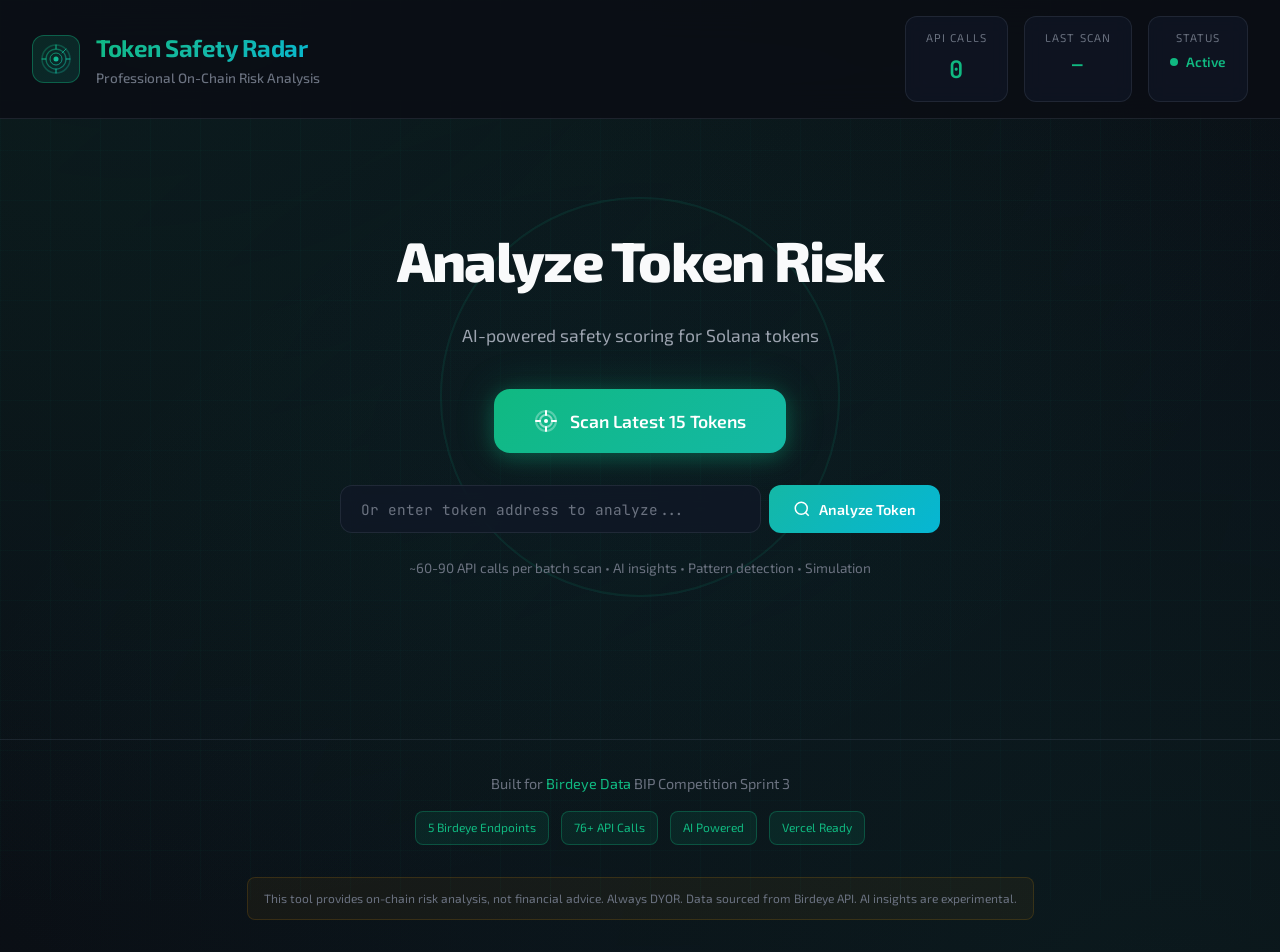
==== commit 70142956: "Add AI insights, simulation, pattern detection, comparative analysis, share button - Groq 3-model fa" ====
--- a/templates/index.html
+++ b/templates/index.html
@@ -2,7 +2,7 @@
 <html lang="en">
 <head>
 <meta charset="UTF-8">
-<meta name="viewport" content="width=device-width, initial-scale=1.0">
+<meta name="viewport" content="width=device-width, initial-scale=1.0, maximum-scale=1.0, user-scalable=no">
 <meta name="description" content="Professional Solana token risk analysis powered by Birdeye API">
 <meta name="theme-color" content="#0B0E14">
 <meta property="og:title" content="Birdeye Token Safety Radar">
@@ -94,7 +94,7 @@
 </div>
 </div>
 
-<p class="scan-hint">~60-90 API calls per batch scan &bull; ~4-6 per token &bull; 5-min cache</p>
+<p class="scan-hint">~60-90 API calls per batch scan &bull; AI insights &bull; Pattern detection &bull; Simulation</p>
 </div>
 <div class="hero-decoration"><div class="radar-sweep"></div></div>
 </section>
@@ -146,9 +146,13 @@
 <div class="footer-content">
 <p class="footer-text">Built for <a href="https://birdeye.so" target="_blank" rel="noopener">Birdeye Data</a> BIP Competition Sprint 3</p>
 <div class="footer-badges">
-<span class="badge">4 Birdeye Endpoints</span>
+<span class="badge">5 Birdeye Endpoints</span>
 <span class="badge">76+ API Calls</span>
+<span class="badge">AI Powered</span>
 <span class="badge">Vercel Ready</span>
+</div>
+<div class="disclaimer">
+This tool provides on-chain risk analysis, not financial advice. Always DYOR. Data sourced from Birdeye API. AI insights are experimental.
 </div>
 </div>
 </footer>
--- a/static/style.css
+++ b/static/style.css
@@ -1,27 +1,28 @@
 :root {
-    --bg: #0B0E14;
-    --bg2: #111827;
-    --bg3: rgba(17, 24, 39, 0.7);
-    --text: #F9FAFB;
-    --text2: #9CA3AF;
-    --muted: #6B7280;
-    --green: #10B981;
-    --teal: #14B8A6;
-    --cyan: #06B6D4;
-    --safe: #10B981;
-    --safe-g: rgba(16, 185, 129, 0.3);
-    --caution: #F59E0B;
-    --caution-g: rgba(245, 158, 11, 0.3);
-    --risky: #EF4444;
-    --risky-g: rgba(239, 68, 68, 0.3);
-    --border: rgba(75, 85, 99, 0.3);
-    --font-d: 'Exo 2', system-ui, sans-serif;
-    --font-m: 'JetBrains Mono', monospace;
-    --r-s: 8px;
-    --r-m: 12px;
-    --r-l: 16px;
-    --r-xl: 24px;
-    --ease: cubic-bezier(0.4, 0, 0.2, 1);
+--bg: #0B0E14;
+--bg2: #111827;
+--bg3: rgba(17, 24, 39, 0.7);
+--text: #F9FAFB;
+--text2: #9CA3AF;
+--muted: #6B7280;
+--green: #10B981;
+--teal: #14B8A6;
+--cyan: #06B6D4;
+--purple: #8B5CF6;
+--safe: #10B981;
+--safe-g: rgba(16, 185, 129, 0.3);
+--caution: #F59E0B;
+--caution-g: rgba(245, 158, 11, 0.3);
+--risky: #EF4444;
+--risky-g: rgba(239, 68, 68, 0.3);
+--border: rgba(75, 85, 99, 0.3);
+--font-d: 'Exo 2', system-ui, sans-serif;
+--font-m: 'JetBrains Mono', monospace;
+--r-s: 8px;
+--r-m: 12px;
+--r-l: 16px;
+--r-xl: 24px;
+--ease: cubic-bezier(0.4, 0, 0.2, 1);
 }
 
 *, *::before, *::after { margin: 0; padding: 0; box-sizing: border-box; }
@@ -106,14 +107,14 @@
 .filter-select:hover, .filter-select:focus { border-color: var(--green); }
 .filter-select option { background: var(--bg2); color: var(--text); }
 
-.tokens-grid { display: grid; grid-template-columns: repeat(auto-fill, minmax(380px, 1fr)); gap: 1.5rem; }
+.tokens-grid { display: grid; grid-template-columns: repeat(auto-fill, minmax(340px, 1fr)); gap: 1.5rem; }
 
 .empty-state { grid-column: 1 / -1; display: flex; flex-direction: column; align-items: center; justify-content: center; padding: 4rem 2rem; color: var(--muted); }
 .empty-state svg { margin-bottom: 1.5rem; opacity: .5; }
 .empty-text { font-size: 1.1rem; margin-bottom: .5rem; }
 .empty-subtext { font-size: .9rem; opacity: .7; }
 
-.token-card { background: var(--bg3); border: 1px solid var(--border); border-radius: var(--r-l); padding: 1.5rem; backdrop-filter: blur(10px); transition: all .3s var(--ease); animation: cardFadeIn .4s ease-out backwards; }
+.token-card { background: var(--bg3); border: 1px solid var(--border); border-radius: var(--r-l); padding: 1.5rem; backdrop-filter: blur(10px); transition: all .3s var(--ease); animation: cardFadeIn .4s ease-out backwards; overflow: hidden; min-width: 0; }
 .token-card:hover { border-color: var(--green); transform: translateY(-4px); box-shadow: 0 12px 40px rgba(0,0,0,.3), 0 0 20px var(--safe-g); }
 @keyframes cardFadeIn { from { opacity: 0; transform: translateY(20px); } to { opacity: 1; transform: translateY(0); } }
 .token-card:nth-child(1) { animation-delay: 0ms; }
@@ -132,11 +133,11 @@
 .token-card:nth-child(14) { animation-delay: 650ms; }
 .token-card:nth-child(15) { animation-delay: 700ms; }
 
-.card-header { display: flex; justify-content: space-between; align-items: flex-start; margin-bottom: 1rem; }
-.token-info { display: flex; align-items: center; gap: .75rem; }
+.card-header { display: flex; justify-content: space-between; align-items: flex-start; margin-bottom: 1rem; gap: .5rem; min-width: 0; }
+.token-info { display: flex; align-items: center; gap: .75rem; min-width: 0; overflow: hidden; }
 .token-logo { width: 40px; height: 40px; border-radius: 50%; border: 2px solid var(--border); object-fit: cover; flex-shrink: 0; }
-.token-info-text { display: flex; flex-direction: column; gap: .1rem; }
-.token-name { font-size: 1.05rem; font-weight: 600; color: var(--text); max-width: 180px; overflow: hidden; text-overflow: ellipsis; white-space: nowrap; }
+.token-info-text { display: flex; flex-direction: column; gap: .1rem; min-width: 0; overflow: hidden; }
+.token-name { font-size: 1.05rem; font-weight: 600; color: var(--text); max-width: 180px; overflow: hidden; text-overflow: ellipsis; white-space: nowrap; min-width: 0; }
 .token-symbol { font-family: var(--font-m); font-size: .85rem; color: var(--muted); }
 .token-address { font-family: var(--font-m); font-size: .7rem; color: var(--muted); opacity: .7; cursor: pointer; }
 .token-address:hover { opacity: 1; color: var(--green); }
@@ -147,7 +148,7 @@
 .verdict-badge.risky { background: rgba(239,68,68,.15); border: 1px solid var(--risky); color: var(--risky); }
 .verdict-badge svg { width: 14px; height: 14px; }
 
-.recommendation-bar { display: flex; align-items: center; gap: .5rem; padding: .5rem .75rem; border-radius: var(--r-s); margin-bottom: 1rem; font-size: .85rem; font-weight: 600; }
+.recommendation-bar { display: flex; align-items: center; gap: .5rem; padding: .5rem .75rem; border-radius: var(--r-s); margin-bottom: 1rem; font-size: .85rem; font-weight: 600; overflow-wrap: break-word; word-break: break-word; min-width: 0; }
 .recommendation-bar.safe { background: rgba(16,185,129,.08); border: 1px solid rgba(16,185,129,.2); color: var(--safe); }
 .recommendation-bar.caution { background: rgba(245,158,11,.08); border: 1px solid rgba(245,158,11,.2); color: var(--caution); }
 .recommendation-bar.risky { background: rgba(239,68,68,.08); border: 1px solid rgba(239,68,68,.2); color: var(--risky); }
@@ -188,17 +189,54 @@
 .metric-value.warning { color: var(--caution); }
 .metric-value.neutral { color: var(--text2); }
 
+.card-section { margin-bottom: .75rem; padding: .75rem; background: rgba(0,0,0,.15); border-radius: var(--r-m); border: 1px solid var(--border); }
+.card-section-title { font-size: .75rem; font-weight: 700; color: var(--text2); text-transform: uppercase; letter-spacing: .05em; margin-bottom: .5rem; display: flex; align-items: center; gap: .4rem; }
+
+.ai-insight { font-size: .85rem; color: var(--text); line-height: 1.4; font-style: italic; }
+.ai-badge { display: inline-flex; align-items: center; gap: .25rem; font-size: .65rem; padding: .15rem .5rem; border-radius: var(--r-s); font-weight: 600; text-transform: uppercase; font-style: normal; }
+.ai-badge.groq { background: rgba(139,92,246,.15); border: 1px solid rgba(139,92,246,.3); color: var(--purple); }
+.ai-badge.rules { background: rgba(107,114,128,.15); border: 1px solid rgba(107,114,128,.3); color: var(--muted); }
+.ai-badge.unavailable { background: rgba(107,114,128,.1); border: 1px solid rgba(107,114,128,.2); color: var(--muted); }
+
+.sim-grid { display: grid; grid-template-columns: 1fr 1fr; gap: .5rem; }
+.sim-item { display: flex; flex-direction: column; gap: .15rem; }
+.sim-label { font-size: .65rem; color: var(--muted); text-transform: uppercase; }
+.sim-value { font-family: var(--font-m); font-size: .85rem; font-weight: 600; }
+.sim-value.positive { color: var(--safe); }
+.sim-value.negative { color: var(--risky); }
+.sim-value.neutral { color: var(--text2); }
+.sim-scenario { grid-column: 1 / -1; font-size: .8rem; color: var(--text2); padding-top: .35rem; border-top: 1px solid var(--border); margin-top: .25rem; }
+
+.pattern-list { display: flex; flex-direction: column; gap: .35rem; }
+.pattern-item { display: flex; align-items: center; gap: .5rem; padding: .3rem .5rem; border-radius: var(--r-s); font-size: .8rem; }
+.pattern-item.HIGH { background: rgba(239,68,68,.1); border: 1px solid rgba(239,68,68,.25); color: #FCA5A5; }
+.pattern-item.MODERATE { background: rgba(245,158,11,.1); border: 1px solid rgba(245,158,11,.25); color: #FCD34D; }
+.pattern-item.LOW { background: rgba(107,114,128,.1); border: 1px solid rgba(107,114,128,.25); color: var(--text2); }
+.pattern-item.NONE { background: rgba(16,185,129,.05); border: 1px solid rgba(16,185,129,.2); color: var(--safe); }
+.pattern-name { font-weight: 600; min-width: 80px; }
+.pattern-risk { font-family: var(--font-m); font-size: .7rem; }
+
+.comparative-section .comp-item { display: flex; align-items: center; gap: .5rem; font-size: .8rem; color: var(--text2); margin-bottom: .25rem; }
+.comp-percentile { font-family: var(--font-m); font-size: .85rem; font-weight: 700; }
+.comp-percentile.safe { color: var(--safe); }
+.comp-percentile.caution { color: var(--caution); }
+.comp-percentile.risky { color: var(--risky); }
+
 .warnings-list { display: flex; flex-direction: column; gap: .35rem; margin-bottom: 1rem; }
-.warning-item { display: flex; align-items: center; gap: .5rem; padding: .35rem .65rem; border-radius: var(--r-s); font-size: .8rem; line-height: 1.3; }
+.warning-item { display: flex; align-items: flex-start; gap: .5rem; padding: .35rem .65rem; border-radius: var(--r-s); font-size: .8rem; line-height: 1.3; overflow-wrap: break-word; word-break: break-word; }
 .warning-item.critical { background: rgba(239,68,68,.1); border: 1px solid rgba(239,68,68,.25); color: #FCA5A5; }
 .warning-item.warning { background: rgba(245,158,11,.1); border: 1px solid rgba(245,158,11,.25); color: #FCD34D; }
 .warning-item.success { background: rgba(16,185,129,.1); border: 1px solid rgba(16,185,129,.25); color: #6EE7B7; }
 .warning-icon { font-size: .85rem; flex-shrink: 0; }
 
-.card-footer { display: flex; gap: .75rem; padding-top: .75rem; border-top: 1px solid var(--border); }
-.card-link { flex: 1; display: flex; align-items: center; justify-content: center; gap: .5rem; padding: .5rem; background: transparent; border: 1px solid var(--border); border-radius: var(--r-s); color: var(--text2); font-family: var(--font-d); font-size: .8rem; text-decoration: none; transition: all .3s var(--ease); }
+.card-footer { display: flex; gap: .5rem; padding-top: .75rem; border-top: 1px solid var(--border); }
+.card-link { flex: 1; display: flex; align-items: center; justify-content: center; gap: .5rem; padding: .5rem; background: transparent; border: 1px solid var(--border); border-radius: var(--r-s); color: var(--text2); font-family: var(--font-d); font-size: .8rem; text-decoration: none; transition: all .3s var(--ease); cursor: pointer; }
 .card-link:hover { border-color: var(--green); color: var(--green); background: rgba(16,185,129,.05); }
 .card-link svg { width: 14px; height: 14px; }
+.share-btn { border-color: rgba(139,92,246,.3); color: var(--purple); }
+.share-btn:hover { border-color: var(--purple); color: var(--purple); background: rgba(139,92,246,.05); }
+
+.disclaimer { margin-top: 1rem; padding: .75rem 1rem; background: rgba(245,158,11,.05); border: 1px solid rgba(245,158,11,.15); border-radius: var(--r-s); font-size: .75rem; color: var(--muted); text-align: center; line-height: 1.4; }
 
 .toast-container { position: fixed; bottom: 2rem; right: 2rem; z-index: 1000; display: flex; flex-direction: column; gap: .75rem; }
 .toast { display: flex; align-items: center; gap: .75rem; padding: 1rem 1.5rem; background: var(--bg3); border: 1px solid var(--border); border-radius: var(--r-m); backdrop-filter: blur(20px); animation: toastSlideIn .3s ease-out; max-width: 400px; }
@@ -213,26 +251,98 @@
 .footer-text { font-size: .9rem; color: var(--muted); }
 .footer-text a { color: var(--green); text-decoration: none; }
 .footer-text a:hover { text-decoration: underline; }
-.footer-badges { display: flex; gap: .75rem; }
+.footer-badges { display: flex; gap: .75rem; flex-wrap: wrap; justify-content: center; }
 .badge { padding: .4rem .75rem; background: rgba(16,185,129,.1); border: 1px solid rgba(16,185,129,.3); border-radius: var(--r-s); font-size: .75rem; color: var(--green); }
 
-.skeleton { background: linear-gradient(90deg, rgba(75,85,99,.2) 25%, rgba(75,85,99,.3) 50%, rgba(75,85,99,.2) 75%); background-size: 200% 100%; animation: shimmer 1.5s infinite; border-radius: var(--r-s); }
-@keyframes shimmer { 0% { background-position: -200% 0; } 100% { background-position: 200% 0; } }
-
 @media (max-width: 768px) {
-    .header-inner { flex-direction: column; gap: 1rem; }
-    .hero { padding: 2rem 1rem; }
-    .hero-title { font-size: 1.75rem; }
-    .scan-button { padding: 1rem 2rem; font-size: 1rem; }
-    .search-group { flex-direction: column; }
-    .main { padding: 1rem; }
-    .tokens-grid { grid-template-columns: 1fr; }
-    .score-section { flex-direction: column; text-align: center; }
-    .metrics-grid { grid-template-columns: 1fr; }
-    .header-stats { width: 100%; justify-content: center; }
-    .results-toolbar { flex-direction: column; align-items: flex-start; }
-    .filter-group { width: 100%; }
-    .filter-select { flex: 1; }
-    .toast-container { left: 1rem; right: 1rem; }
-    .toast { max-width: 100%; }
+.header-inner { flex-direction: column; gap: 1rem; padding: .75rem 1rem; }
+.hero { padding: 2rem 1rem; }
+.hero-title { font-size: 1.75rem; }
+.scan-button { padding: 1rem 2rem; font-size: 1rem; width: 100%; }
+.search-group { flex-direction: column; }
+.search-button { justify-content: center; }
+.main { padding: 1rem; }
+.tokens-grid { grid-template-columns: 1fr; gap: 1rem; }
+.score-section { flex-direction: column; text-align: center; align-items: center; }
+.score-details { width: 100%; }
+.metrics-grid { grid-template-columns: 1fr 1fr; }
+.header-stats { width: 100%; justify-content: center; }
+.results-toolbar { flex-direction: column; align-items: stretch; }
+.filter-group { width: 100%; }
+.filter-select { flex: 1; min-width: 0; }
+.toast-container { left: 1rem; right: 1rem; bottom: 1rem; }
+.toast { max-width: 100%; }
+.token-card { padding: 1rem; }
+.card-header { flex-wrap: wrap; gap: .5rem; }
+.token-name { max-width: 120px; }
+.verdict-badge { font-size: .65rem; padding: .3rem .5rem; }
+.recommendation-bar { font-size: .75rem; word-break: break-word; }
+.category-label { min-width: 70px; font-size: .7rem; }
+.card-footer { flex-direction: row; gap: .5rem; }
+.card-link { font-size: .72rem; }
+.sim-grid { grid-template-columns: 1fr 1fr; }
+.stat-box { padding: .5rem .75rem; }
+.stat-value { font-size: 1.2rem; }
+.footer { padding: 1.5rem 1rem; margin-top: 2rem; }
 }
+
+@media (max-width: 480px) {
+.header-inner { padding: .5rem .75rem; }
+.logo-icon { width: 36px; height: 36px; }
+.logo-icon svg { width: 24px; height: 24px; }
+.logo-text h1 { font-size: 1.1rem; }
+.subtitle { font-size: .75rem; }
+.hero { padding: 1.5rem .75rem; }
+.hero-title { font-size: 1.4rem; }
+.hero-subtitle { font-size: .9rem; }
+.main { padding: .5rem; }
+.tokens-grid { grid-template-columns: 1fr; gap: .75rem; }
+.token-card { padding: .75rem; border-radius: var(--r-m); }
+.card-header { gap: .5rem; }
+.token-info { gap: .5rem; }
+.token-logo { width: 32px; height: 32px; }
+.token-name { max-width: 100px; font-size: .95rem; }
+.token-symbol { font-size: .75rem; }
+.token-address { font-size: .65rem; }
+.verdict-badge { font-size: .6rem; padding: .25rem .4rem; }
+.verdict-badge svg { width: 11px; height: 11px; }
+.recommendation-bar { padding: .4rem .5rem; font-size: .7rem; line-height: 1.3; }
+.score-section { padding: .75rem; gap: .75rem; }
+.score-circle { width: 64px; height: 64px; }
+.score-circle svg { width: 64px; height: 64px; }
+.score-value { font-size: 1.2rem; }
+.category-score { gap: .35rem; }
+.category-label { min-width: 55px; font-size: .65rem; }
+.category-val { font-size: .65rem; }
+.metrics-grid { grid-template-columns: 1fr 1fr; gap: .4rem; }
+.metric { padding: .45rem .5rem; }
+.metric-label { font-size: .6rem; }
+.metric-value { font-size: .8rem; }
+.card-section { padding: .5rem; }
+.card-section-title { font-size: .65rem; }
+.ai-insight { font-size: .75rem; }
+.sim-grid { grid-template-columns: 1fr 1fr; gap: .35rem; }
+.sim-label { font-size: .6rem; }
+.sim-value { font-size: .75rem; }
+.sim-scenario { font-size: .7rem; }
+.pattern-item { font-size: .7rem; padding: .2rem .4rem; }
+.comparative-section .comp-item { font-size: .7rem; }
+.comp-percentile { font-size: .75rem; }
+.warning-item { font-size: .72rem; padding: .25rem .5rem; }
+.card-footer { flex-direction: column; gap: .4rem; }
+.card-link { font-size: .72rem; padding: .4rem; justify-content: center; }
+.header-stats { gap: .5rem; }
+.stat-box { padding: .4rem .6rem; }
+.stat-value { font-size: 1rem; }
+.stat-value-sm { font-size: .9rem; }
+.stat-label { font-size: .6rem; }
+.results-header-left { flex-direction: column; gap: .25rem; }
+.results-title { font-size: 1.1rem; }
+.filter-group { flex-direction: column; }
+.filter-select { width: 100%; }
+.scan-hint { font-size: .75rem; }
+.empty-state { padding: 2rem 1rem; }
+.footer-badges { flex-wrap: wrap; justify-content: center; }
+.badge { font-size: .65rem; padding: .3rem .5rem; }
+.disclaimer { font-size: .65rem; }
+}
